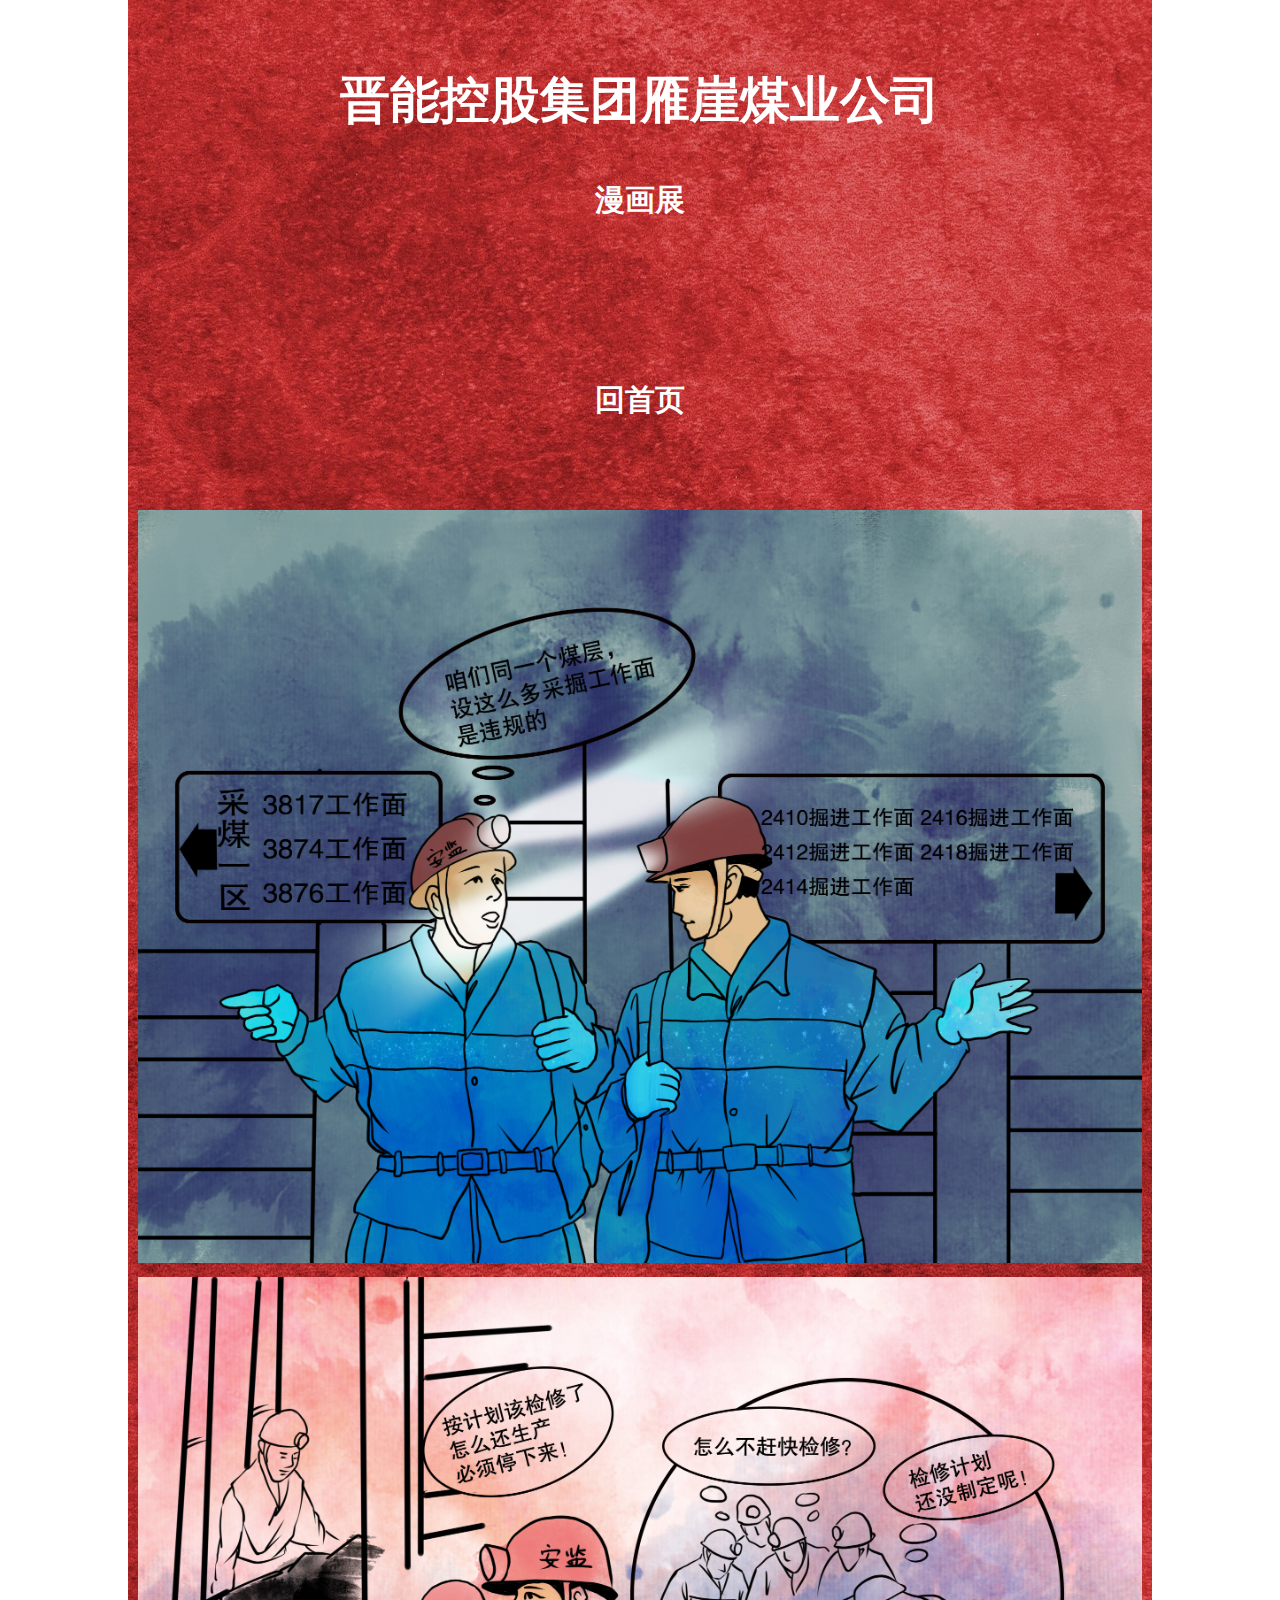
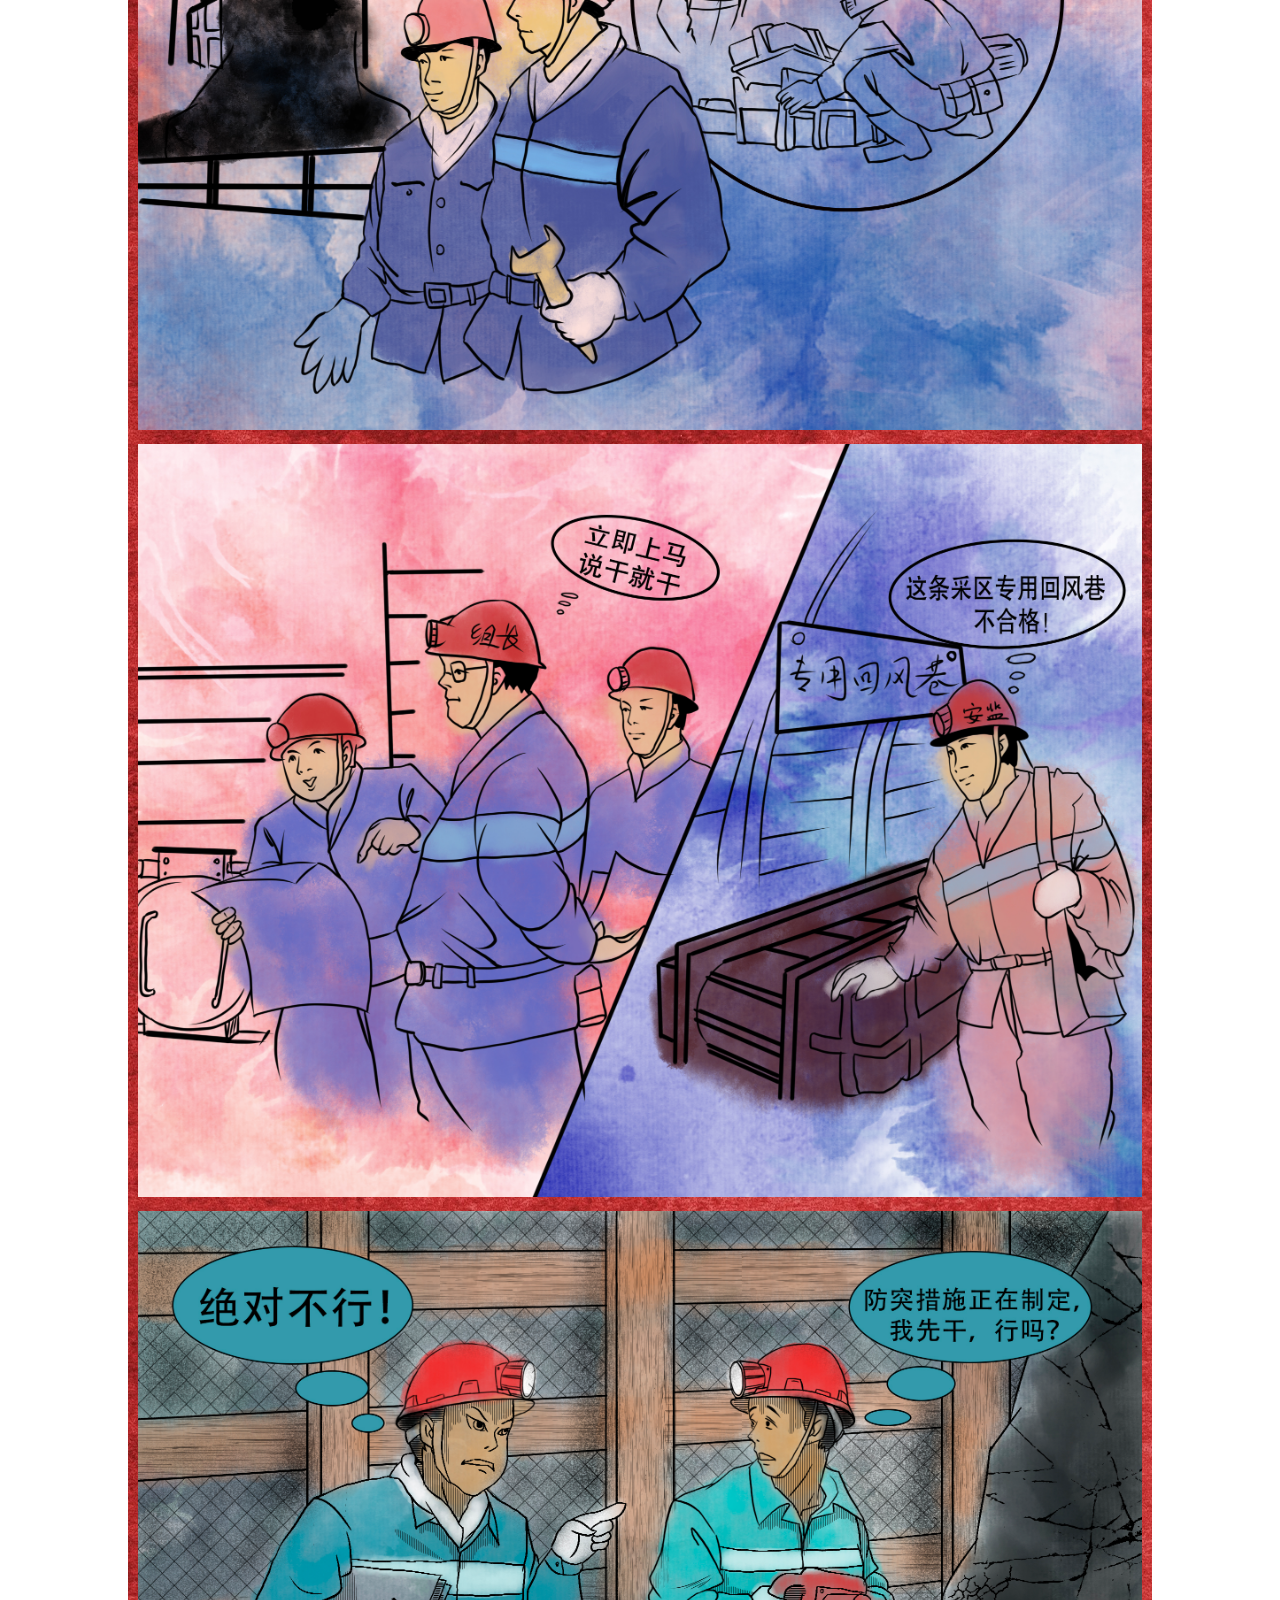
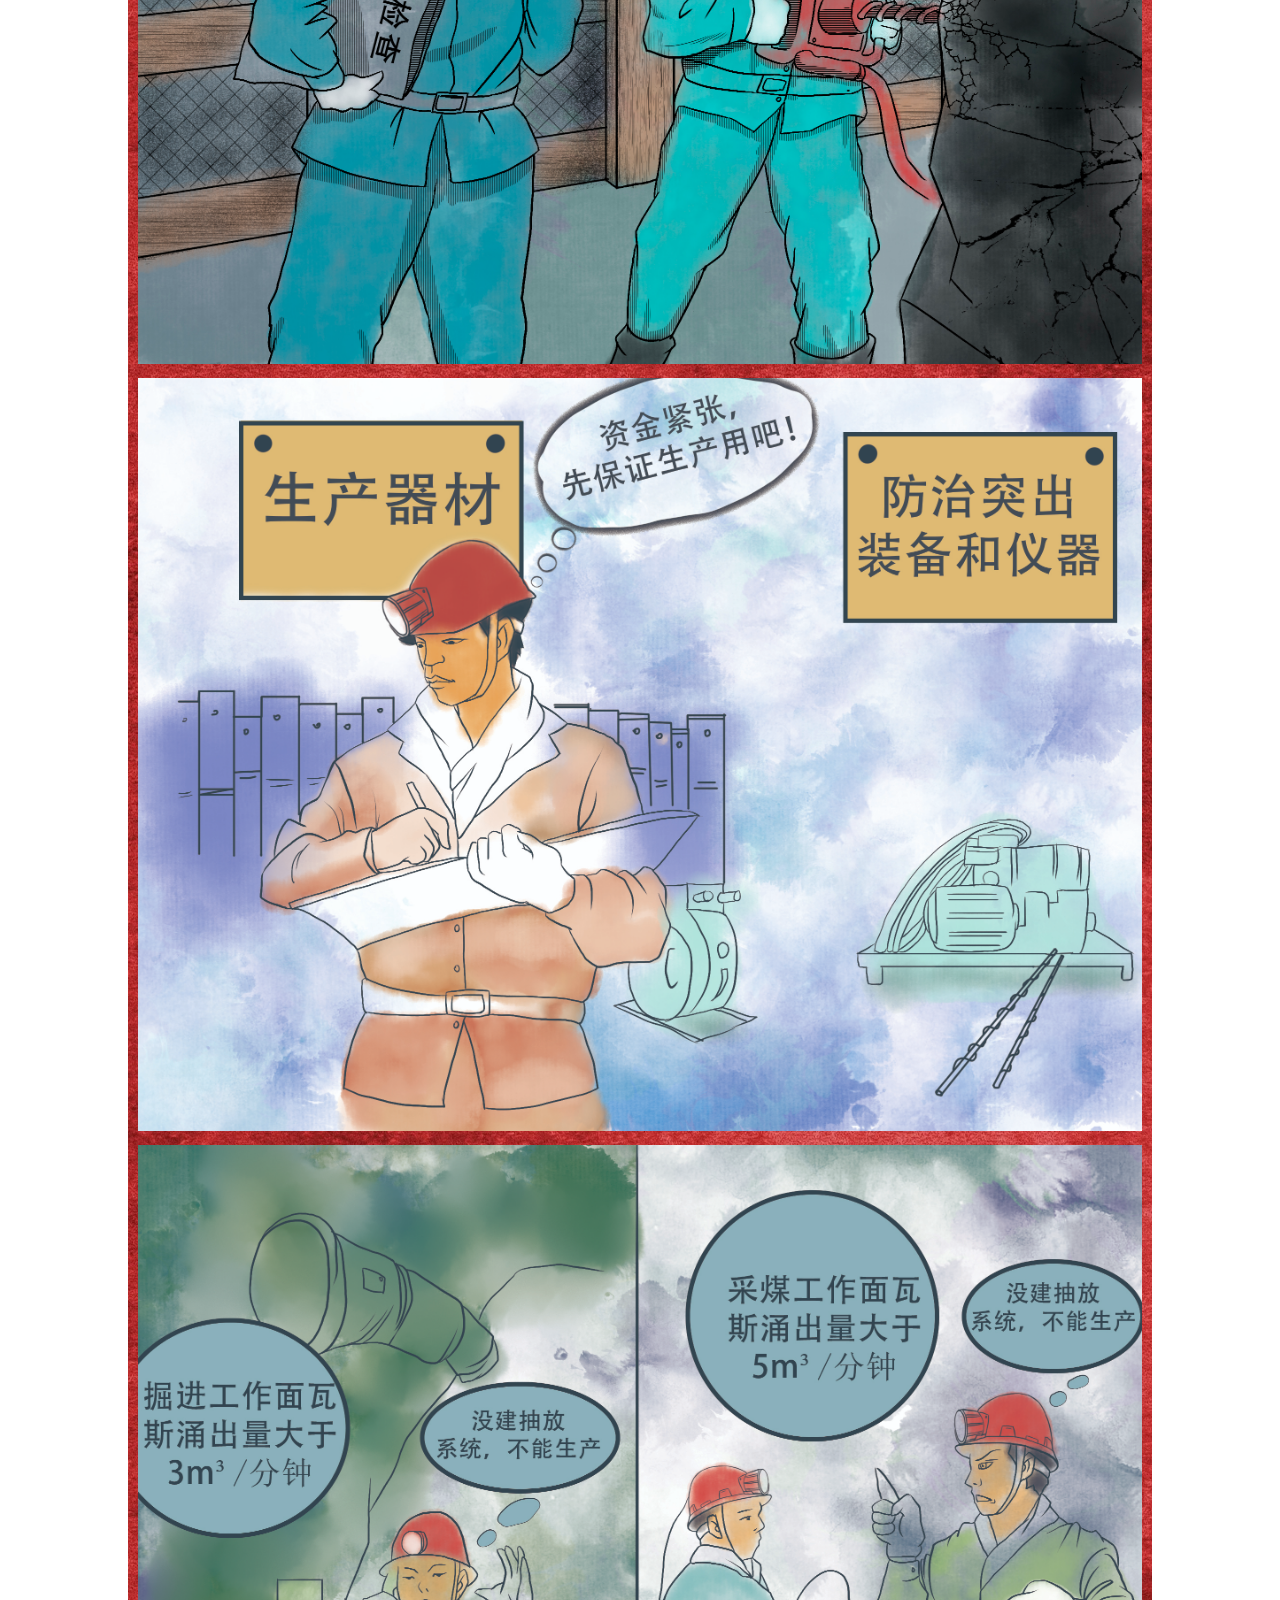
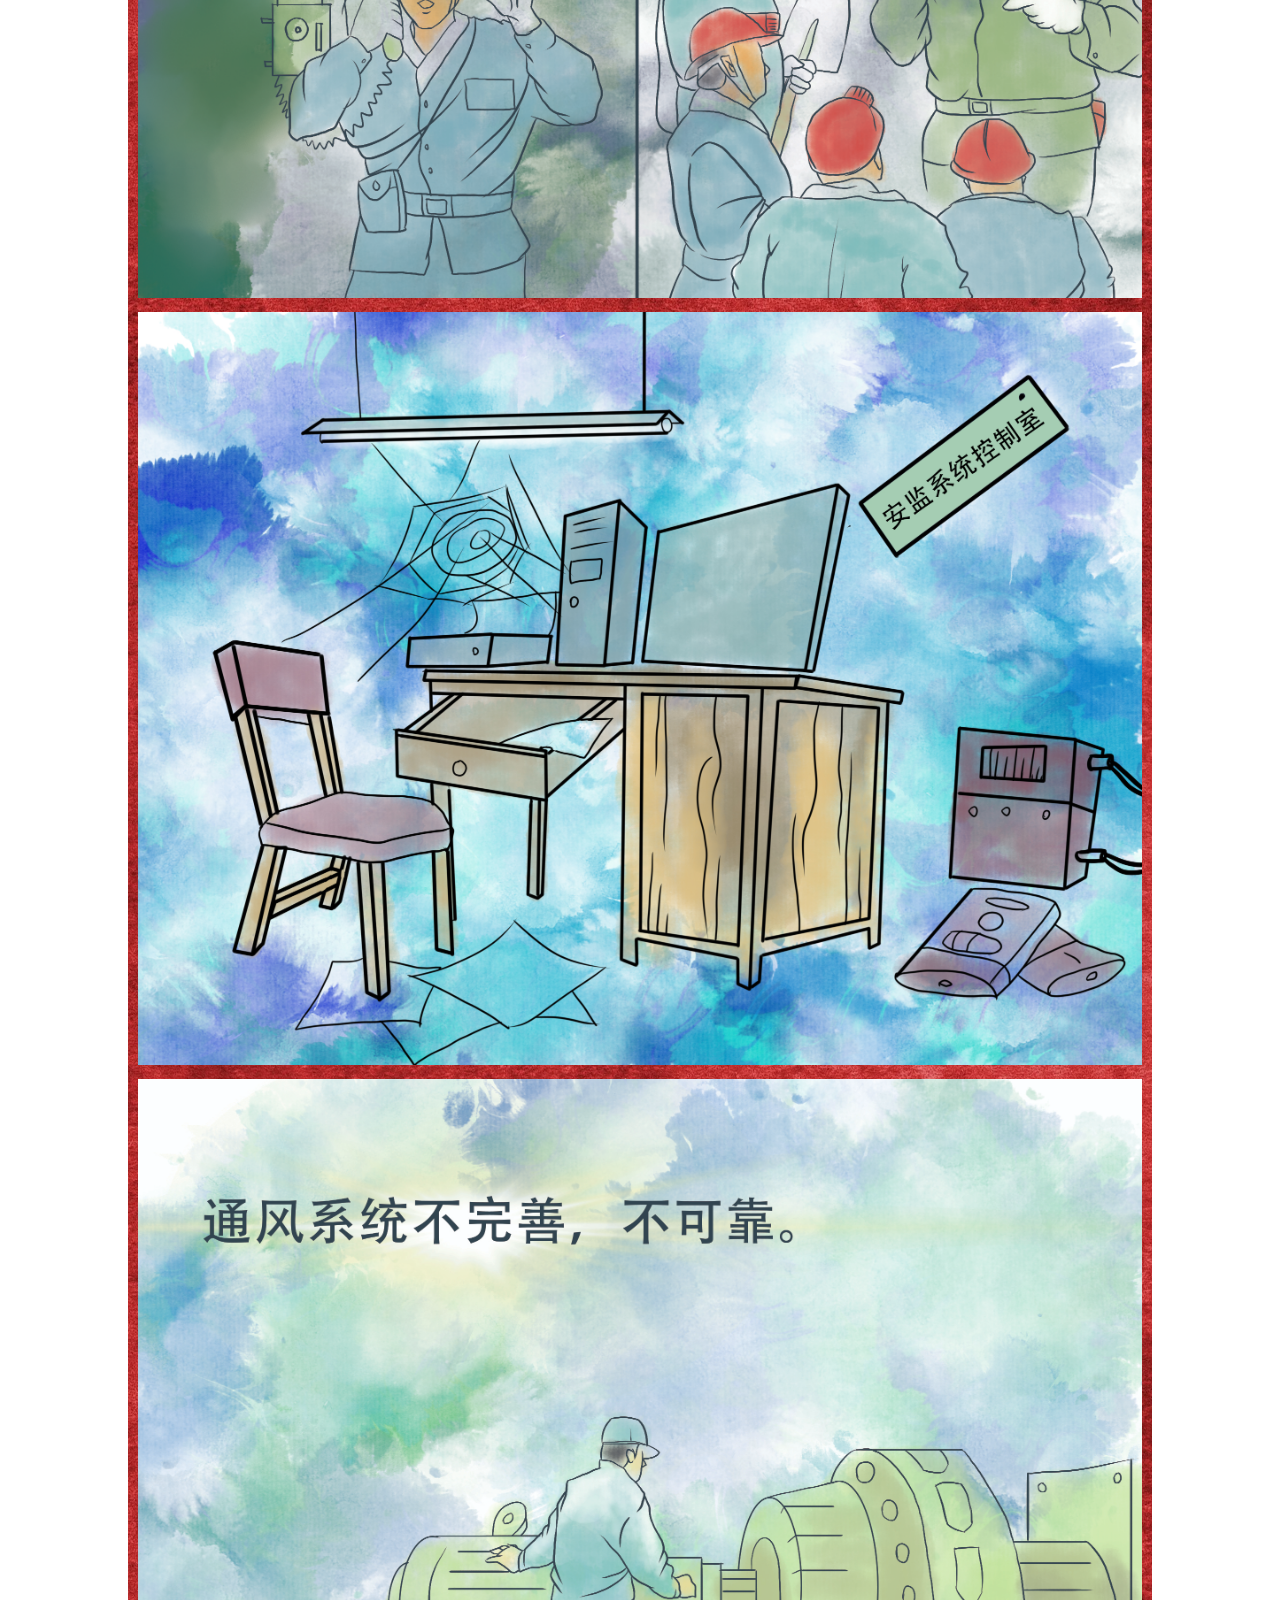
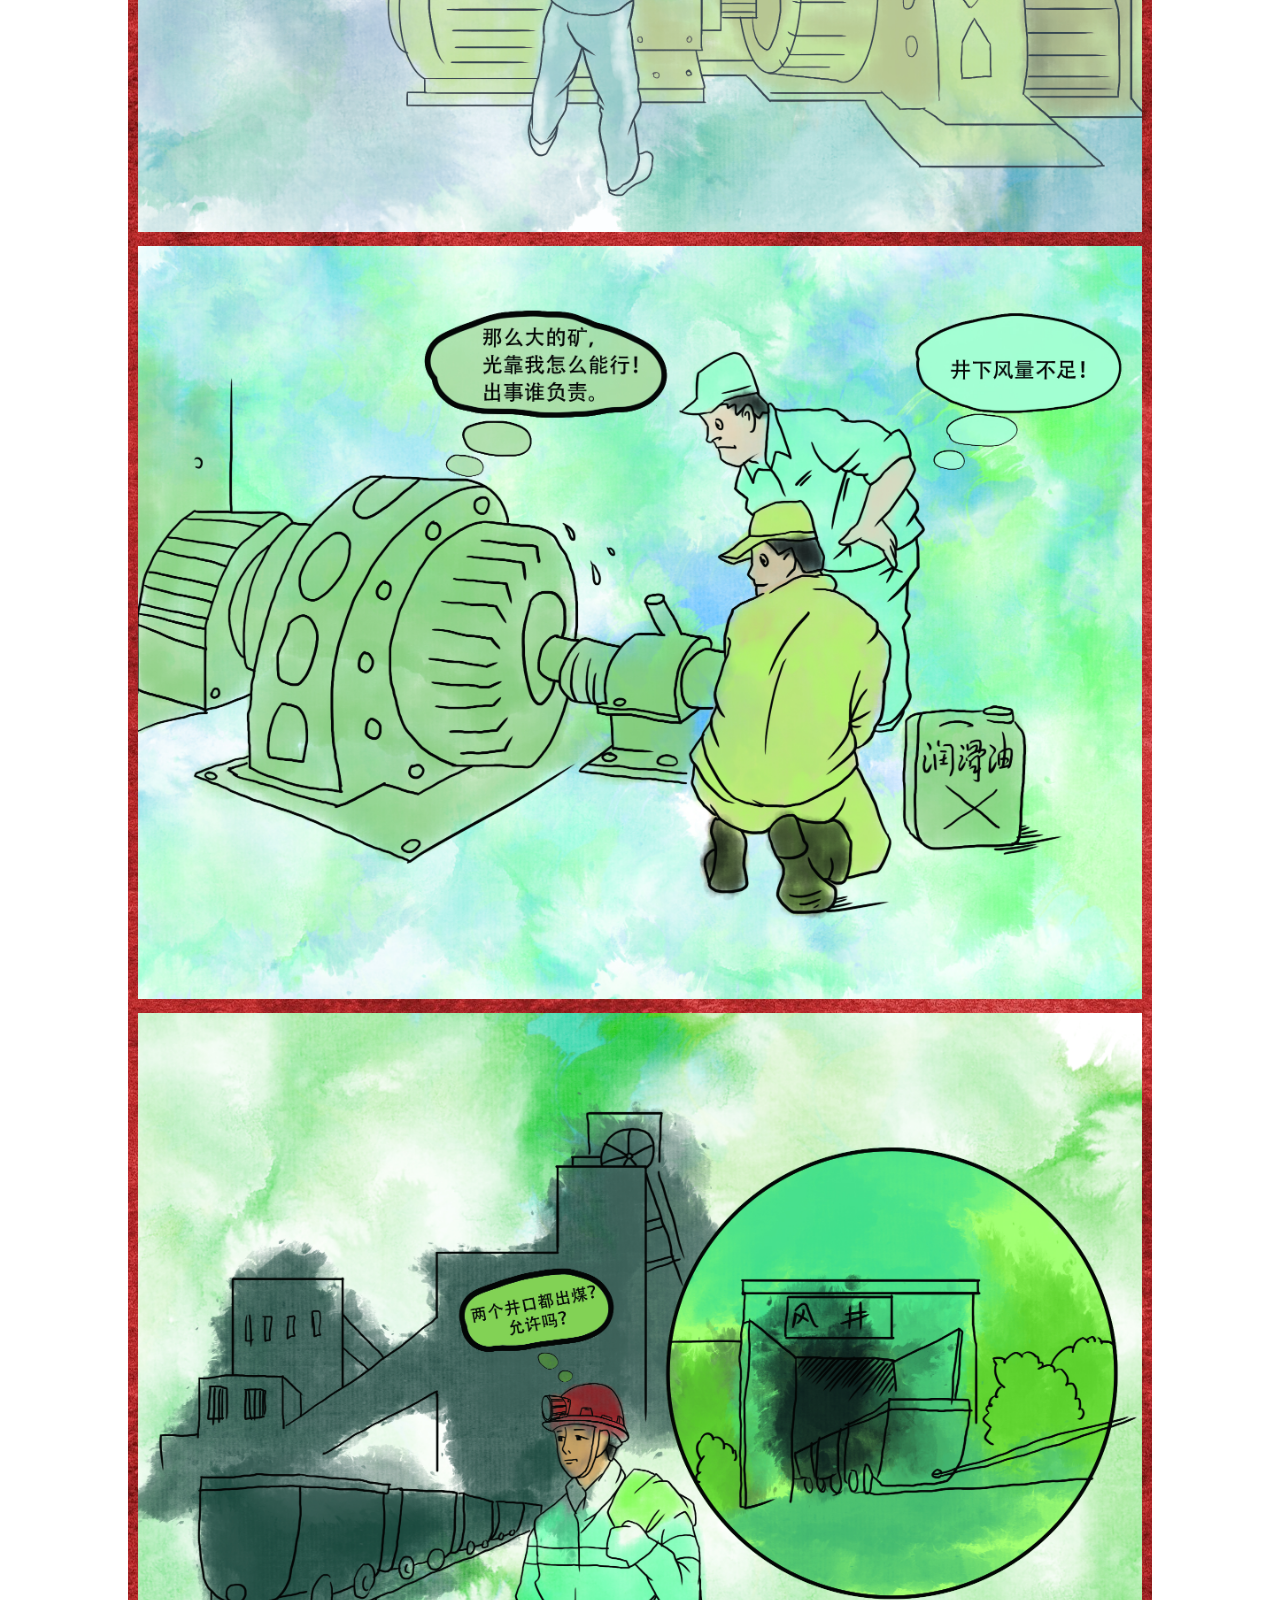
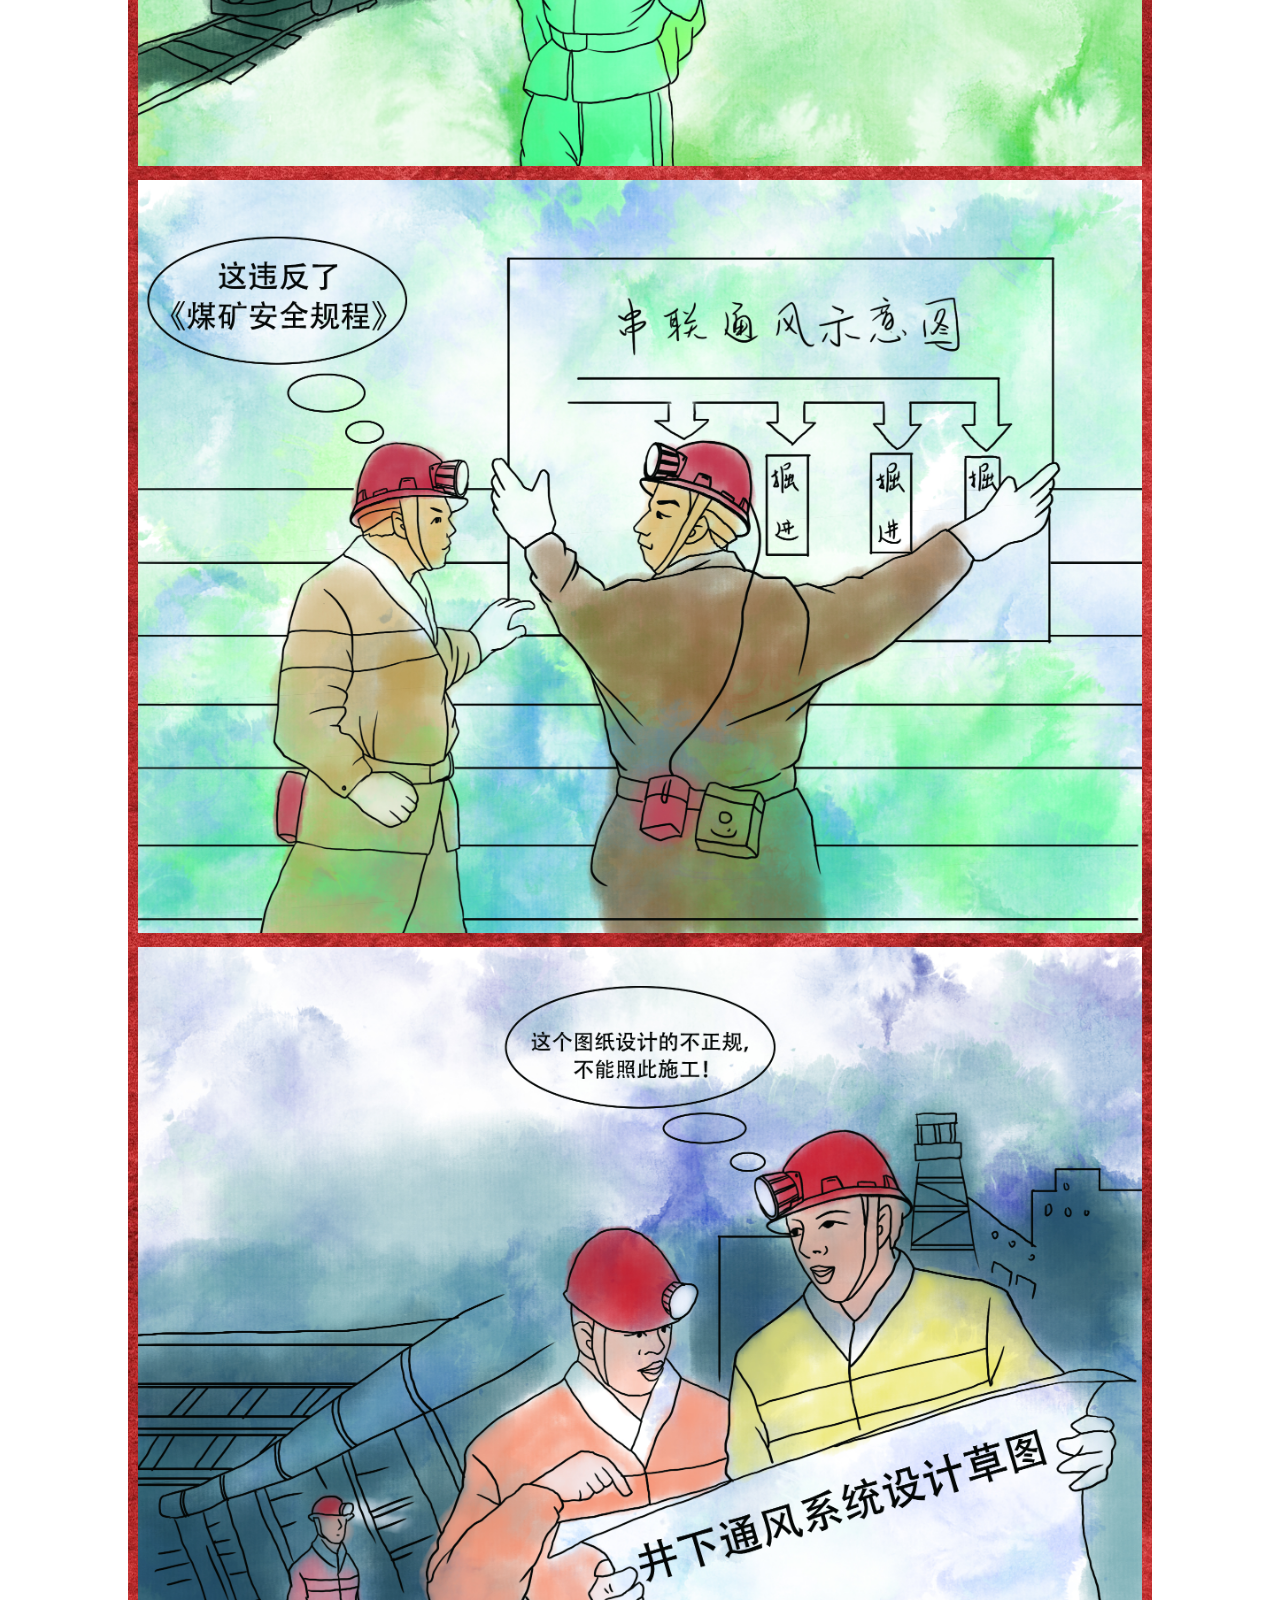
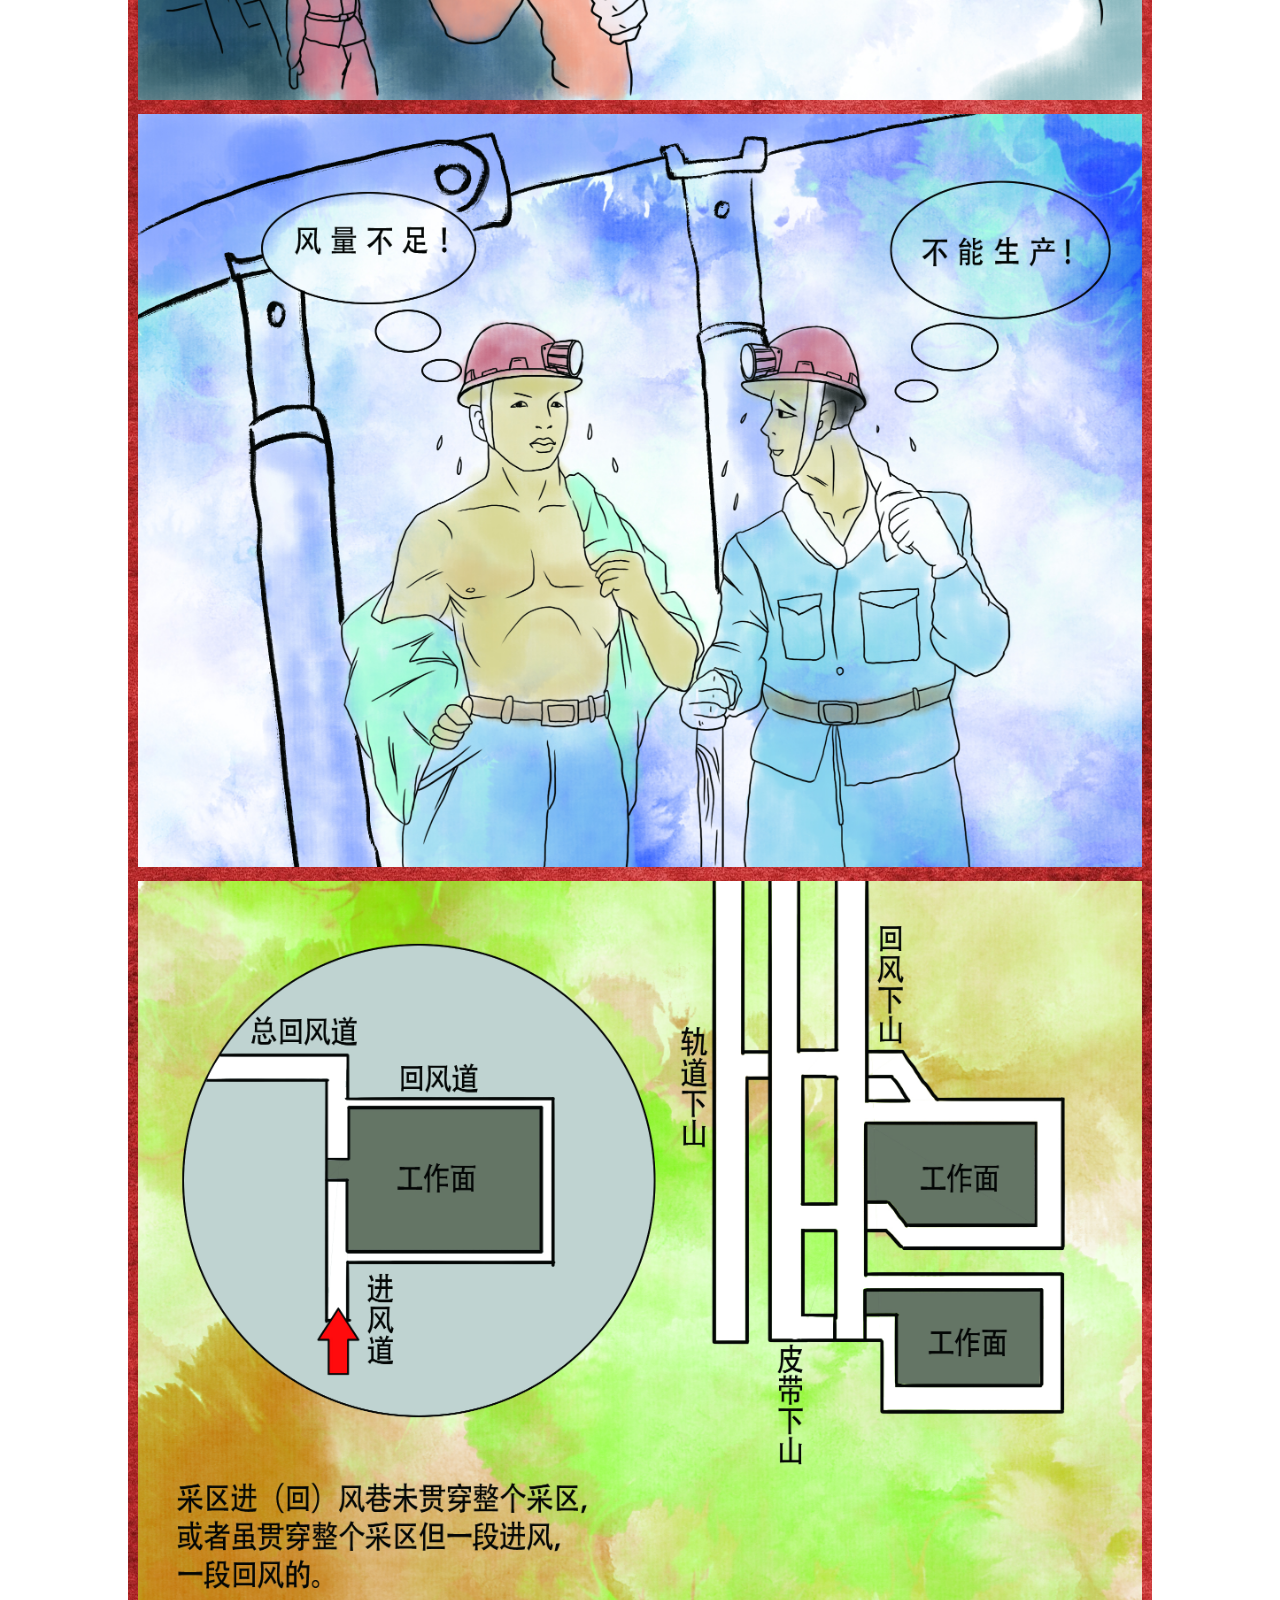
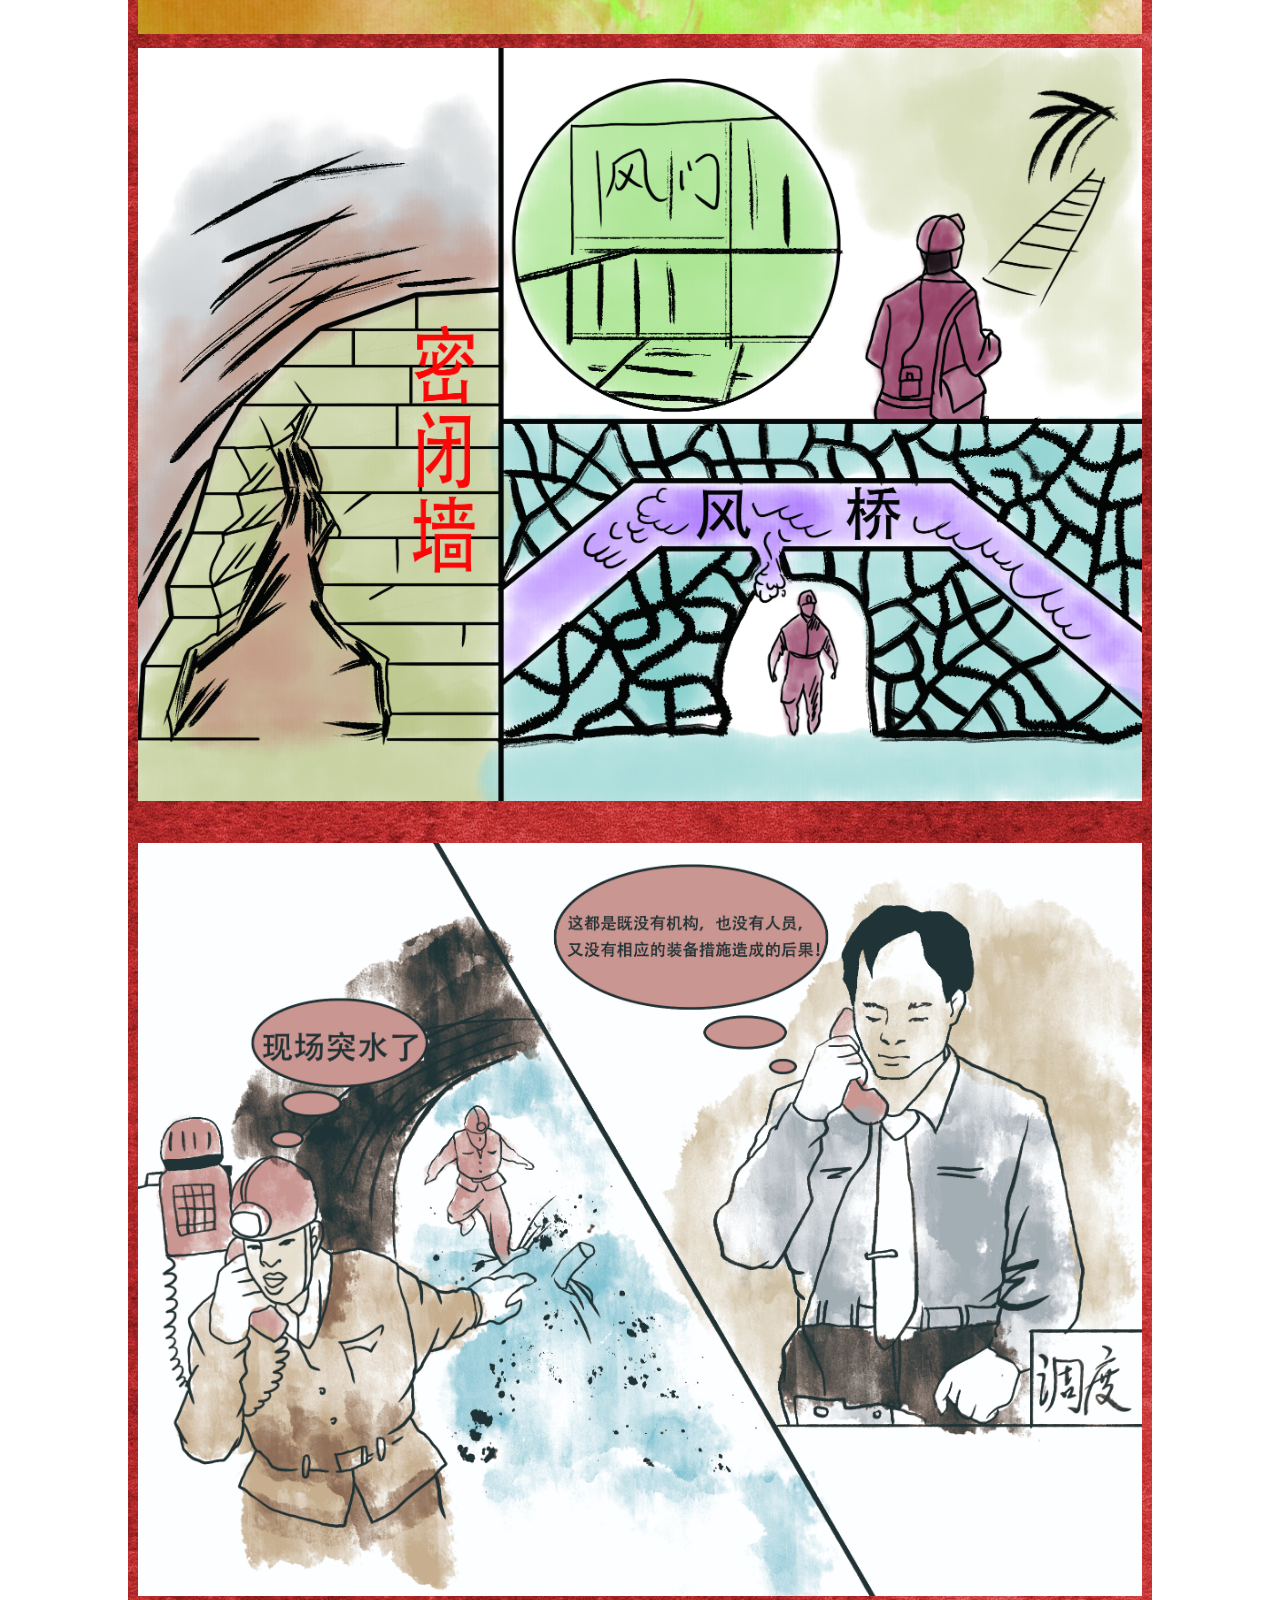
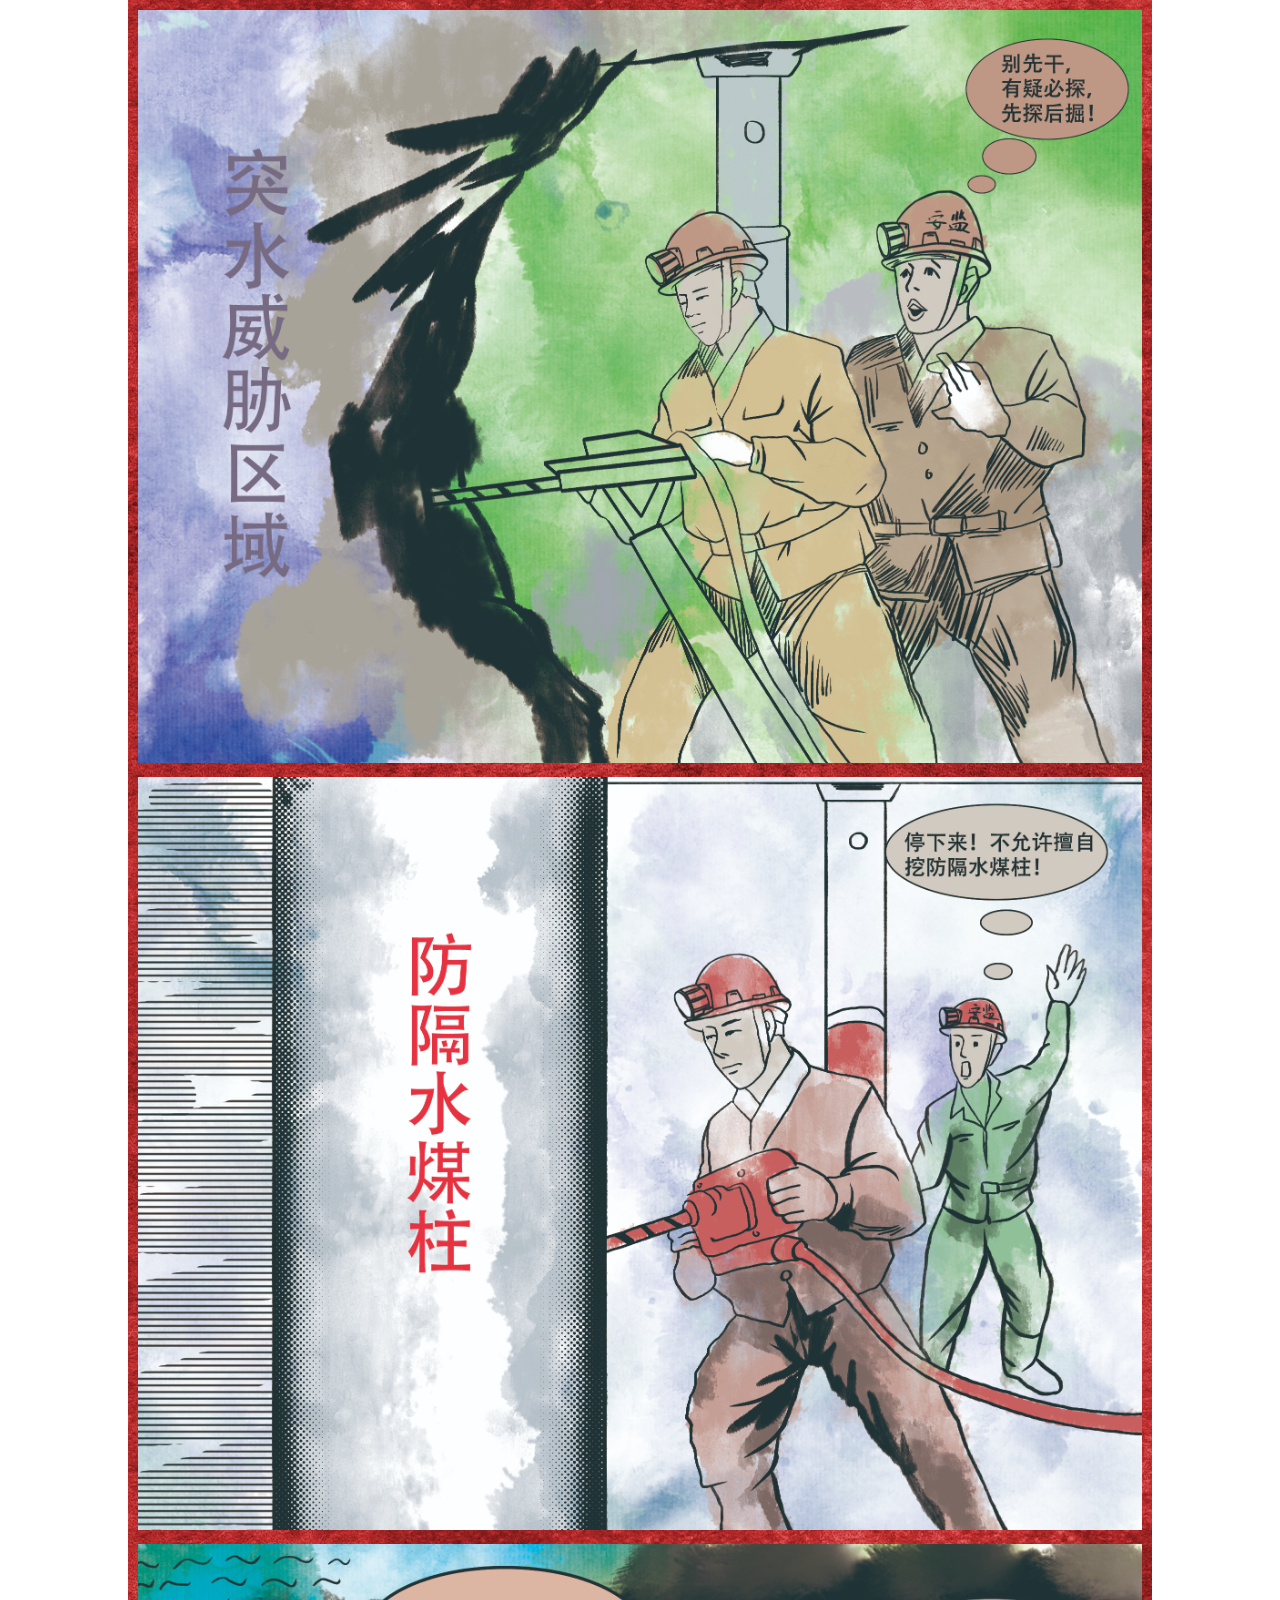
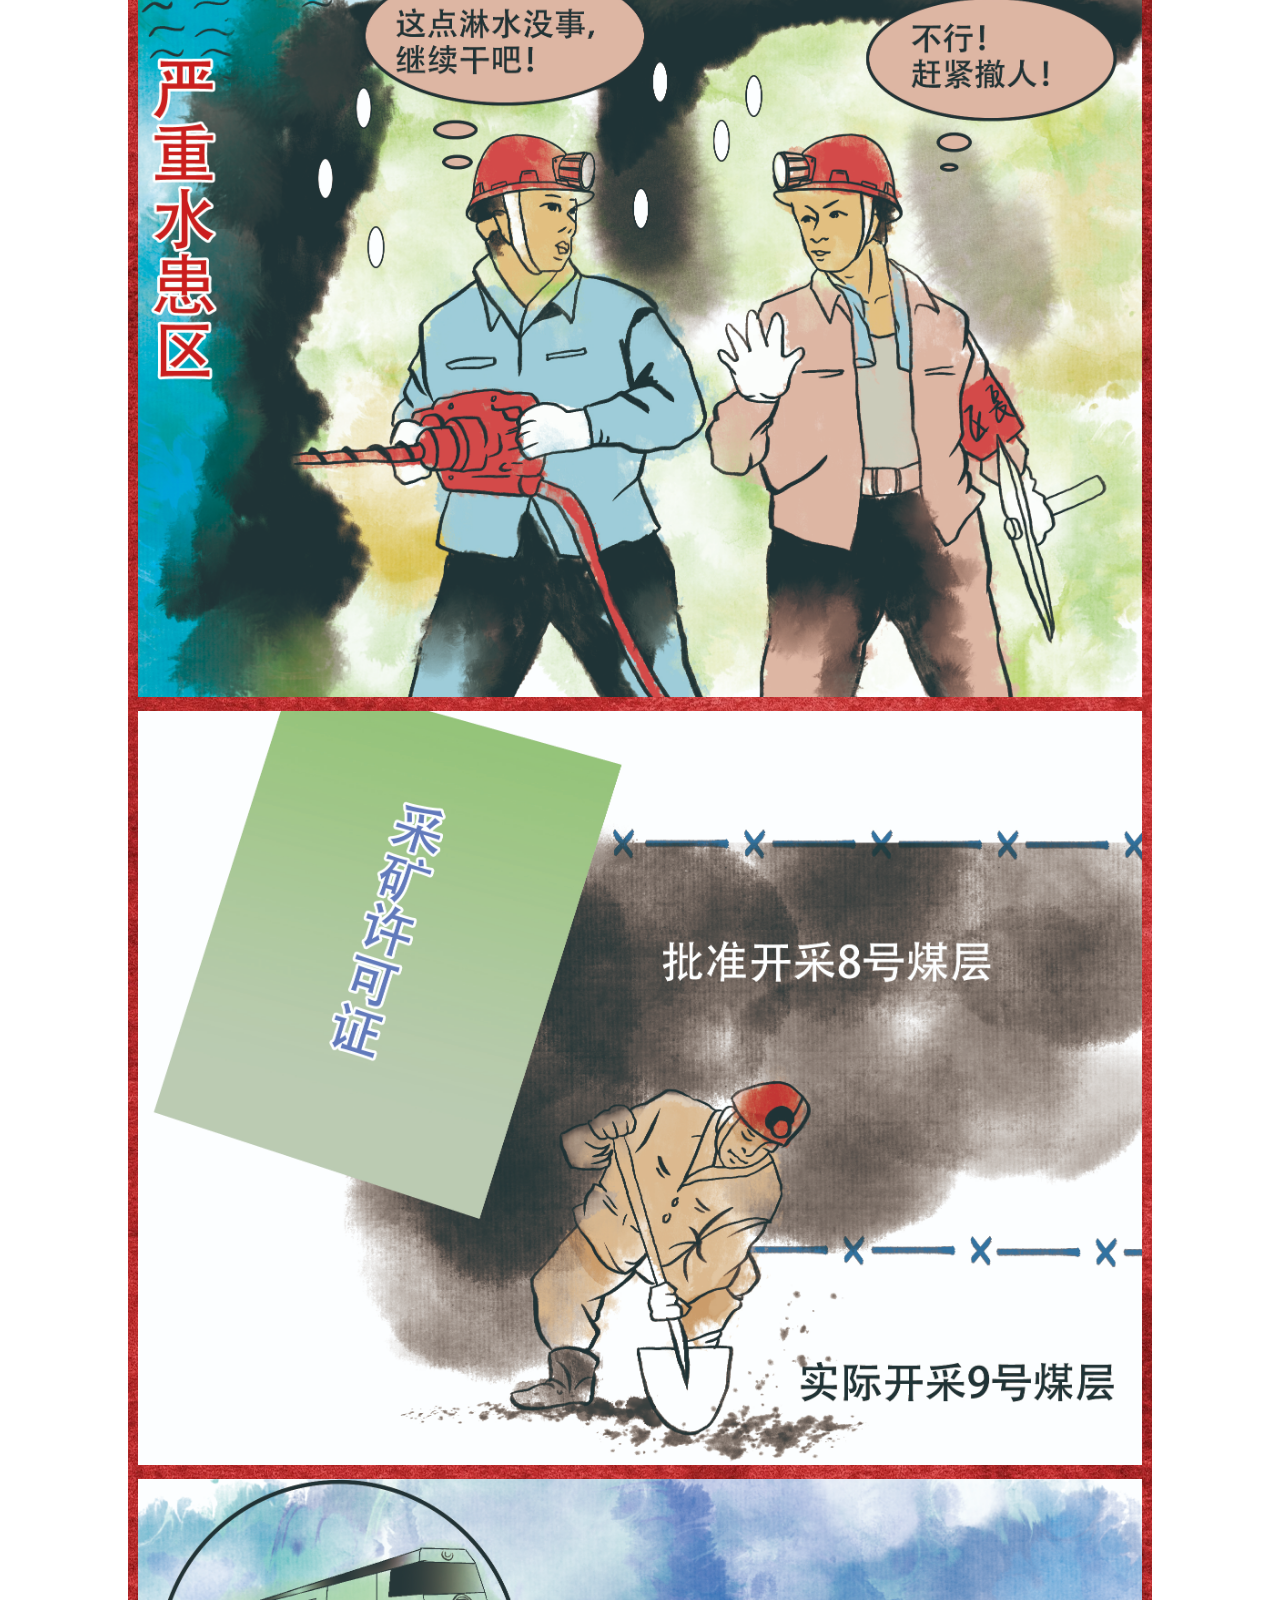
==== part0.html @ 8b28c03b "gg" ====
<!DOCTYPE html>
<html lang="en">
<head>
    <meta charset="UTF-8">
    <title>漫画展</title>
    <link href="css/part0.css" type="text/css" rel="stylesheet">
</head>
<body>
<header>
    <p class="title1">晋能控股集团雁崖煤业公司</p>
    <p class="title2">漫画展</p>
</header>
<div class="F1">
    <p><a href="index.html">回首页</a></p>
</div>
<table cellspacing="10" cellpadding="0" border="0">
    <tr>
        <td><img src="image/BigShow/1.jpg" alt=""></td>
    </tr>
    <tr>
        <td><img src="image/BigShow/2.jpg" alt=""></td>
    </tr>
    <tr>
        <td><img src="image/BigShow/3.jpg" alt=""></td>
    </tr>
    <tr>
        <td><img src="image/BigShow/4.jpg" alt=""></td>
    </tr>
    <tr>
        <td><img src="image/BigShow/5.jpg" alt=""></td>
    </tr>
    <tr>
        <td><img src="image/BigShow/6.jpg" alt=""></td>
    </tr>
    <tr>
        <td><img src="image/BigShow/7.jpg" alt=""></td>
    </tr>
    <tr>
        <td><img src="image/BigShow/8.jpg" alt=""></td>
    </tr>
    <tr>
        <td><img src="image/BigShow/9.jpg" alt=""></td>
    </tr>
    <tr>
        <td><img src="image/BigShow/10.jpg" alt=""></td>
    </tr>
    <tr>
        <td><img src="image/BigShow/17.jpg" alt=""></td>
    </tr>
    <tr>
        <td><img src="image/BigShow/18.jpg" alt=""></td>
    </tr>
    <tr>
        <td><img src="image/BigShow/19.jpg" alt=""></td>
    </tr>
    <tr>
        <td><img src="image/BigShow/20.jpg" alt=""></td>
    </tr>
    <tr>
        <td><img src="image/BigShow/21.jpg" alt=""></td>
    </tr>
    <tr>
        <td><img src="image/BigShow/22.jpg" alt=""></td>
    </tr>
    <tr>
        <td><img src="image/BigShow/24.jpg" alt=""></td>
    </tr>
    <tr>
        <td><img src="image/BigShow/25.jpg" alt=""></td>
    </tr>
    <tr>
        <td><img src="image/BigShow/26.jpg" alt=""></td>
    </tr>
    <tr>
        <td><img src="image/BigShow/27.jpg" alt=""></td>
    </tr>
    <tr>
        <td><img src="image/BigShow/28.jpg" alt=""></td>
    </tr>
    <tr>
        <td><img src="image/BigShow/29.jpg" alt=""></td>
    </tr>
    <tr>
        <td><img src="image/BigShow/30.jpg" alt=""></td>
    </tr>
    <tr>
        <td><img src="image/BigShow/31.jpg" alt=""></td>
    </tr>
    <tr>
        <td><img src="image/BigShow/32.jpg" alt=""></td>
    </tr>
    <tr>
        <td><img src="image/BigShow/33.jpg" alt=""></td>
    </tr>
    <tr>
        <td><img src="image/BigShow/34.jpg" alt=""></td>
    </tr>
    <tr>
        <td><img src="image/BigShow/35.jpg" alt=""></td>
    </tr>
    <tr>
        <td><img src="image/BigShow/36.jpg" alt=""></td>
    </tr>
    <tr>
        <td><img src="image/BigShow/37.jpg" alt=""></td>
    </tr>
    <tr>
        <td><img src="image/BigShow/38.jpg" alt=""></td>
    </tr>
    <tr>
        <td><img src="image/BigShow/39.jpg" alt=""></td>
    </tr>
    <tr>
        <td><img src="image/BigShow/40.jpg" alt=""></td>
    </tr>
    <tr>
        <td><img src="image/BigShow/41.jpg" alt=""></td>
    </tr>
    <tr>
        <td><img src="image/BigShow/42.jpg" alt=""></td>
    </tr>
    <tr>
        <td><img src="image/BigShow/43.jpg" alt=""></td>
    </tr>
    <tr>
        <td><img src="image/BigShow/44.jpg" alt=""></td>
    </tr>
    <tr>
        <td><img src="image/BigShow/45.jpg" alt=""></td>
    </tr>
    <tr>
        <td><img src="image/BigShow/46.jpg" alt=""></td>
    </tr>
    <tr>
        <td><img src="image/BigShow/47.jpg" alt=""></td>
    </tr>
    <tr>
        <td><img src="image/BigShow/48.jpg" alt=""></td>
    </tr>
    <tr>
        <td><img src="image/BigShow/49.jpg" alt=""></td>
    </tr>
    <tr>
        <td><img src="image/BigShow/50.jpg" alt=""></td>
    </tr>
    <tr>
        <td><img src="image/BigShow/51.jpg" alt=""></td>
    </tr>
    <tr>
        <td><img src="image/BigShow/52.jpg" alt=""></td>
    </tr>
    <tr>
        <td><img src="image/BigShow/53.jpg" alt=""></td>
    </tr>
    <tr>
        <td><img src="image/BigShow/54.jpg" alt=""></td>
    </tr>
    <tr>
        <td><img src="image/BigShow/55.jpg" alt=""></td>
    </tr>
    <tr>
        <td><img src="image/BigShow/56.jpg" alt=""></td>
    </tr>
    <tr>
        <td><img src="image/BigShow/57.jpg" alt=""></td>
    </tr>
    <tr>
        <td><img src="image/BigShow/58.jpg" alt=""></td>
    </tr>
    <tr>
        <td><img src="image/BigShow/59.jpg" alt=""></td>
    </tr>
</table>
<footer>
    <p>雁崖煤业培训科</p>
</footer>
</body>
</html>
---- css/part0.css ----
* {
    margin: 0 auto;
    padding:0;
}
body{
    background-image: url("../image/backgroundpic.jpg");
    background-repeat: repeat-y;
    background-position: center;
}
header{
    width: 1024px;
    height: 300px;
    /*background: tan;*/
}
.title1{
    height: 150px;
    text-align: center;
    line-height: 200px;
    font-size: 50px;
    font-family:'Microsoft YaHei';
    font-weight: bolder;
    color: white;
}
.title2{
    height: 150px;
    text-align: center;
    line-height: 100px;
    font-size: 30px;
    font-family:'Microsoft YaHei';
    font-weight: bolder;
    color: white;
}
.F1{
    width: 1024px;
    height: 200px;
    /*background: slateblue;*/
}
.F1 p{
    height: 200px;
    text-align: center;
    line-height: 200px;
    font-size: 30px;
    font-family:'Microsoft YaHei';
    font-weight: bolder;
    color: white;
}
.F1 a{
    text-decoration: none;
    color: white;
}
.F1 a:hover, a:visited, a:link, a:active {
    color: white;
}
table{
    width: 1024px;
    height: auto;
    text-align: center;
}
table img{
    width: 1004px;
    height: auto;
}
footer{
    width: 1024px;
    height: 200px;
    /*background: sandybrown;*/
}
footer p{
    height: 200px;
    text-align: center;
    line-height: 200px;
    font-size: 30px;
    font-family:'Microsoft YaHei';
    font-weight: bolder;
    color: white;
}
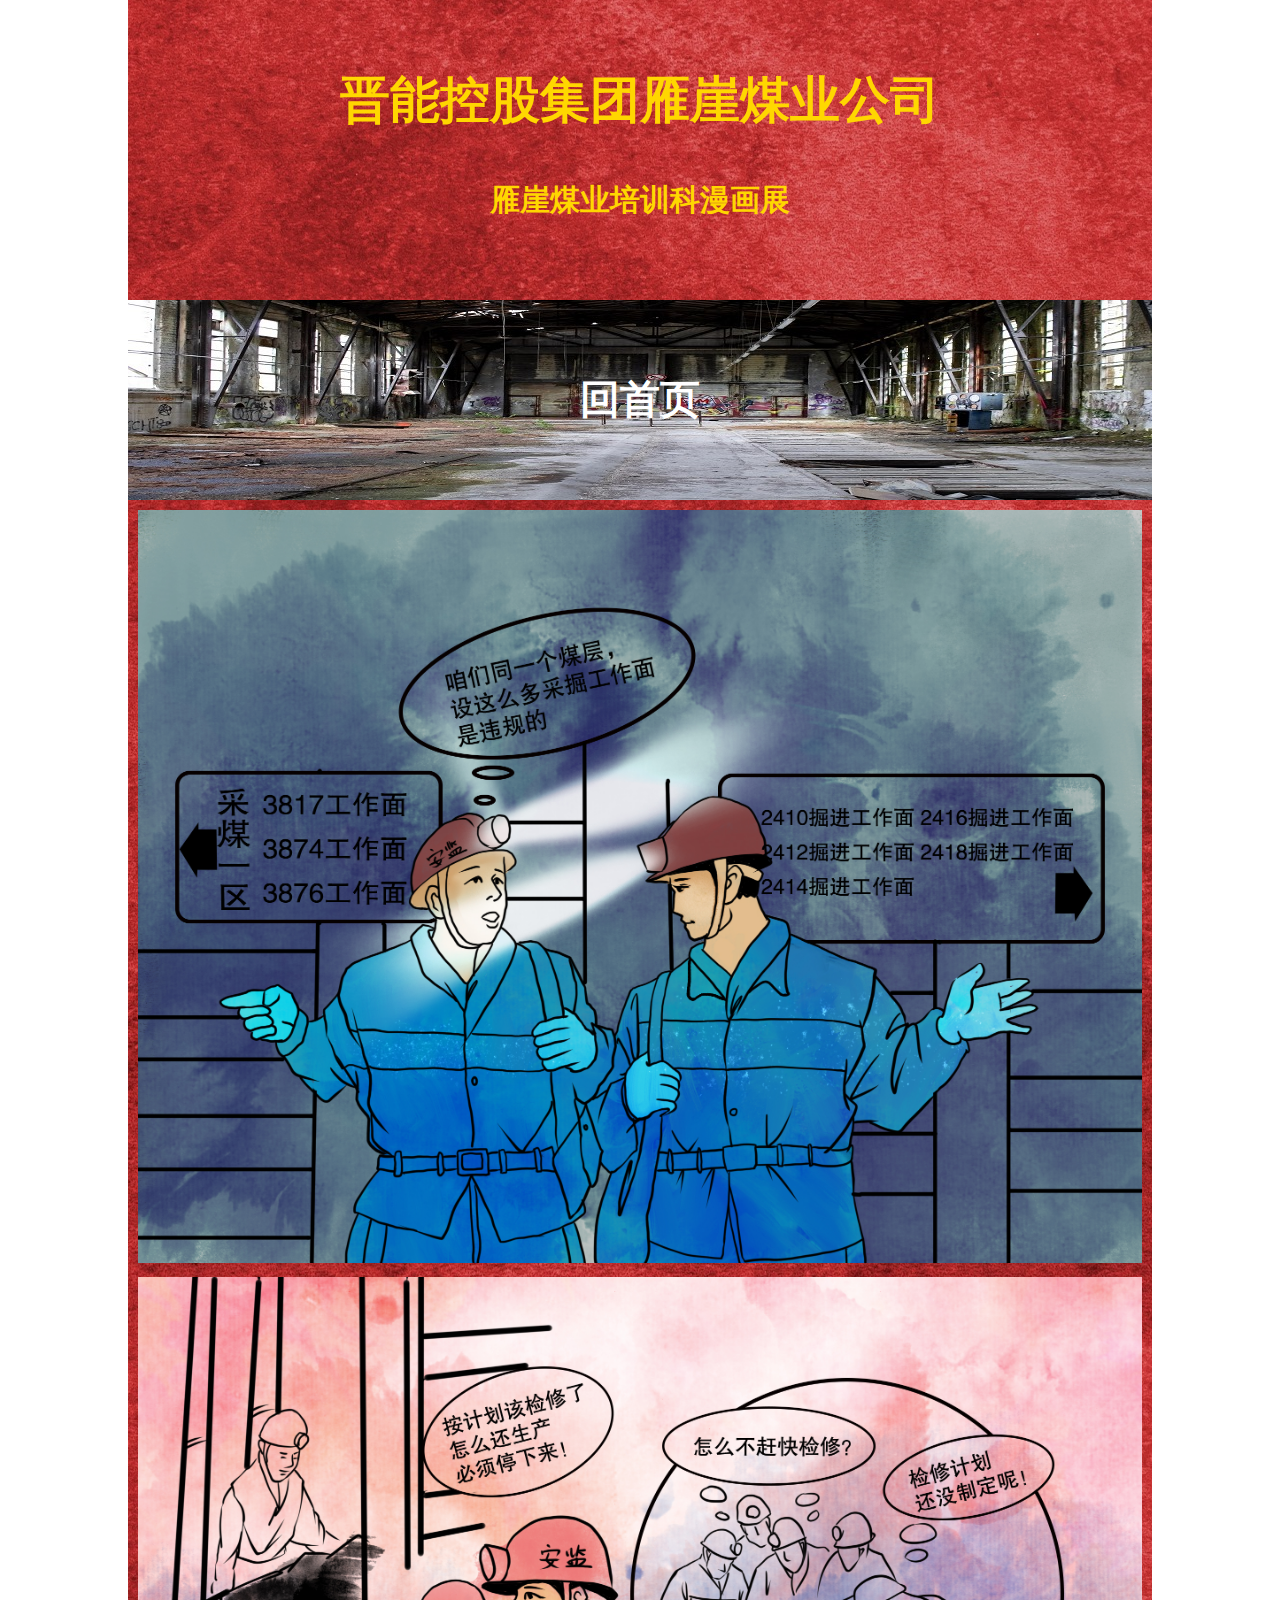
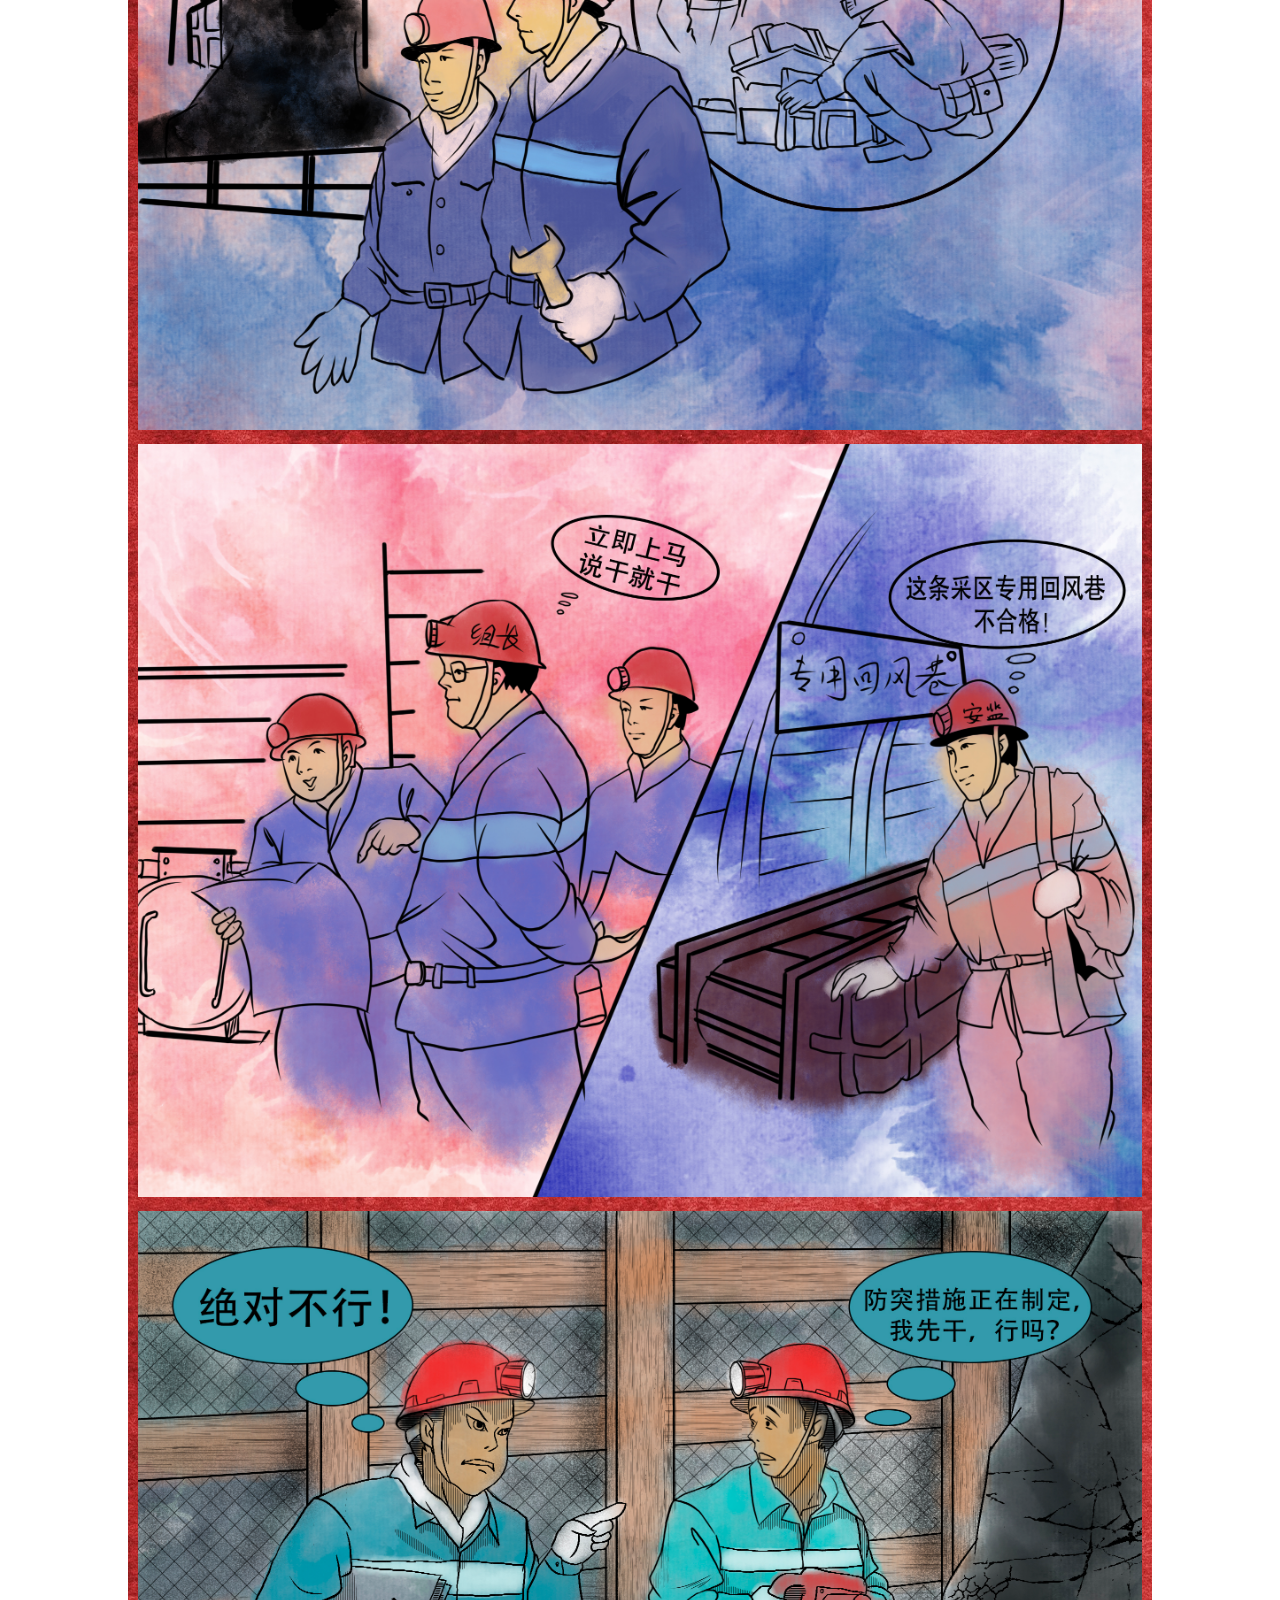
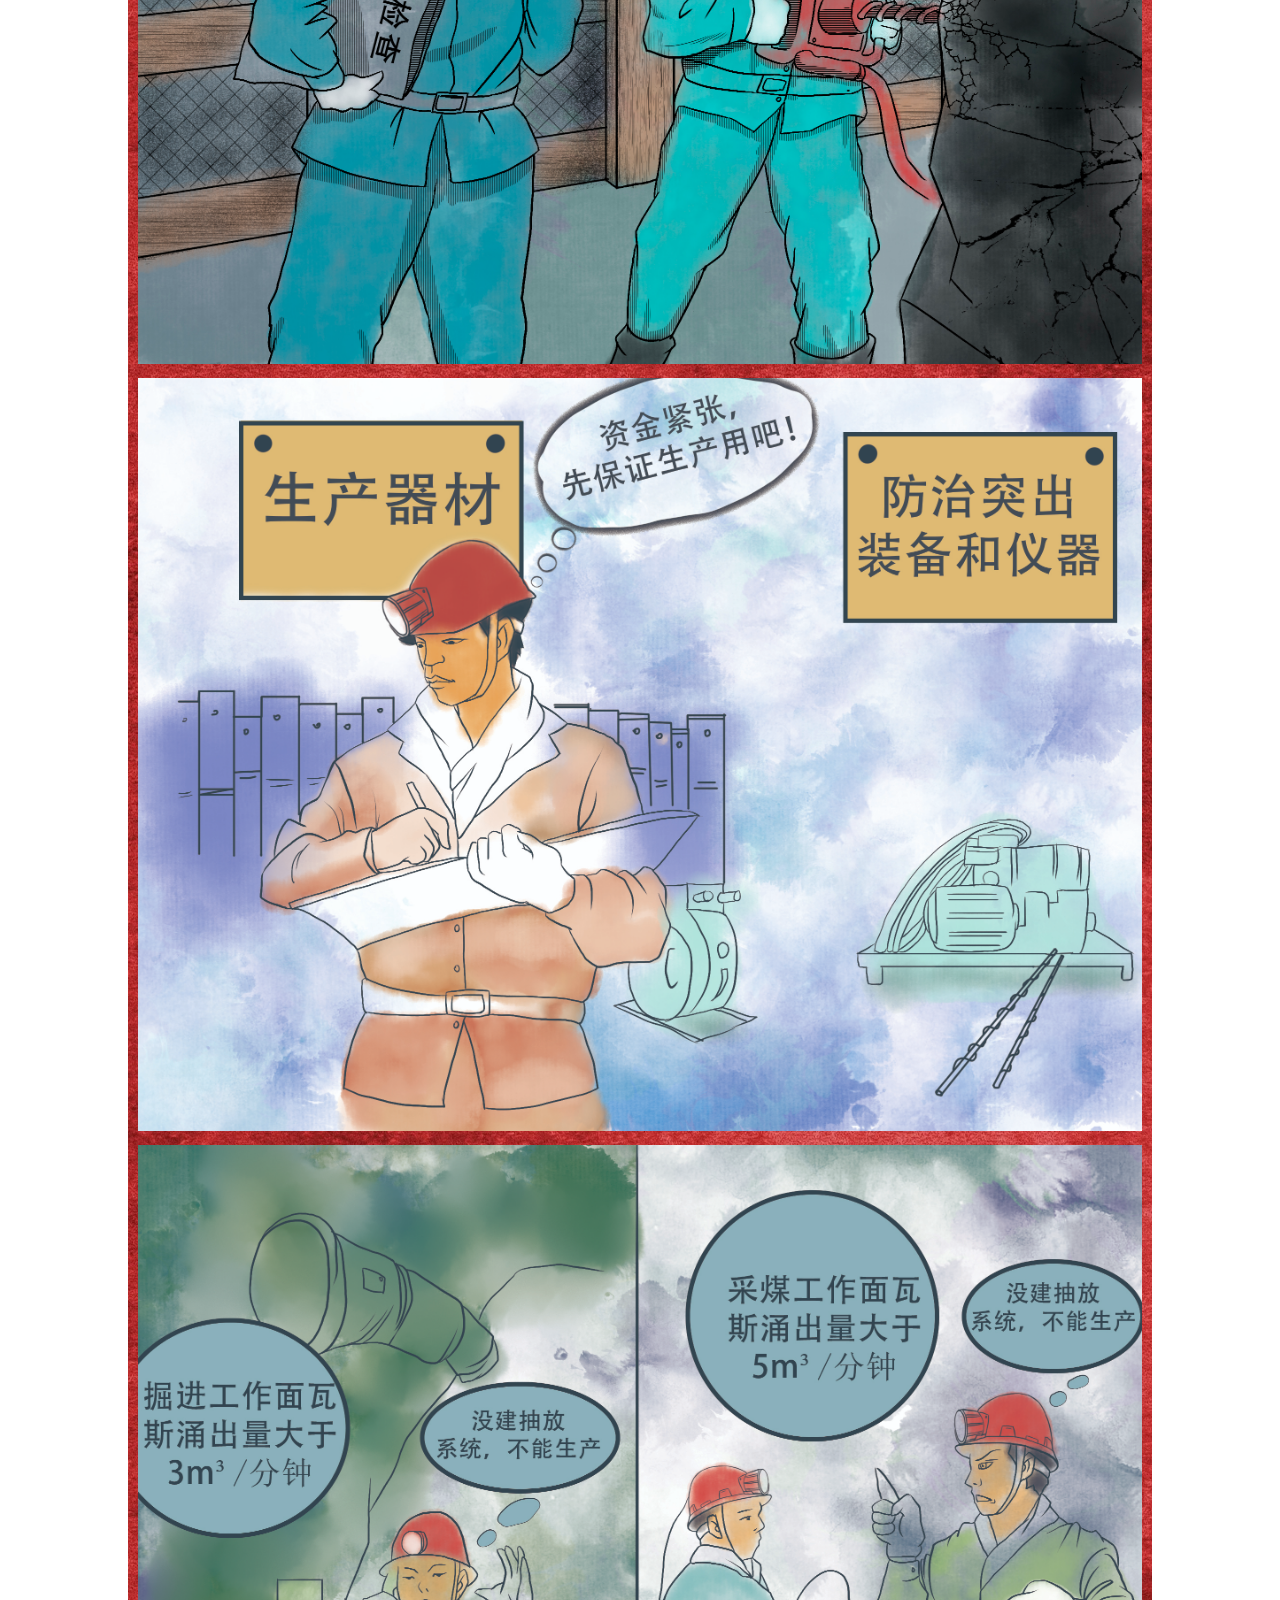
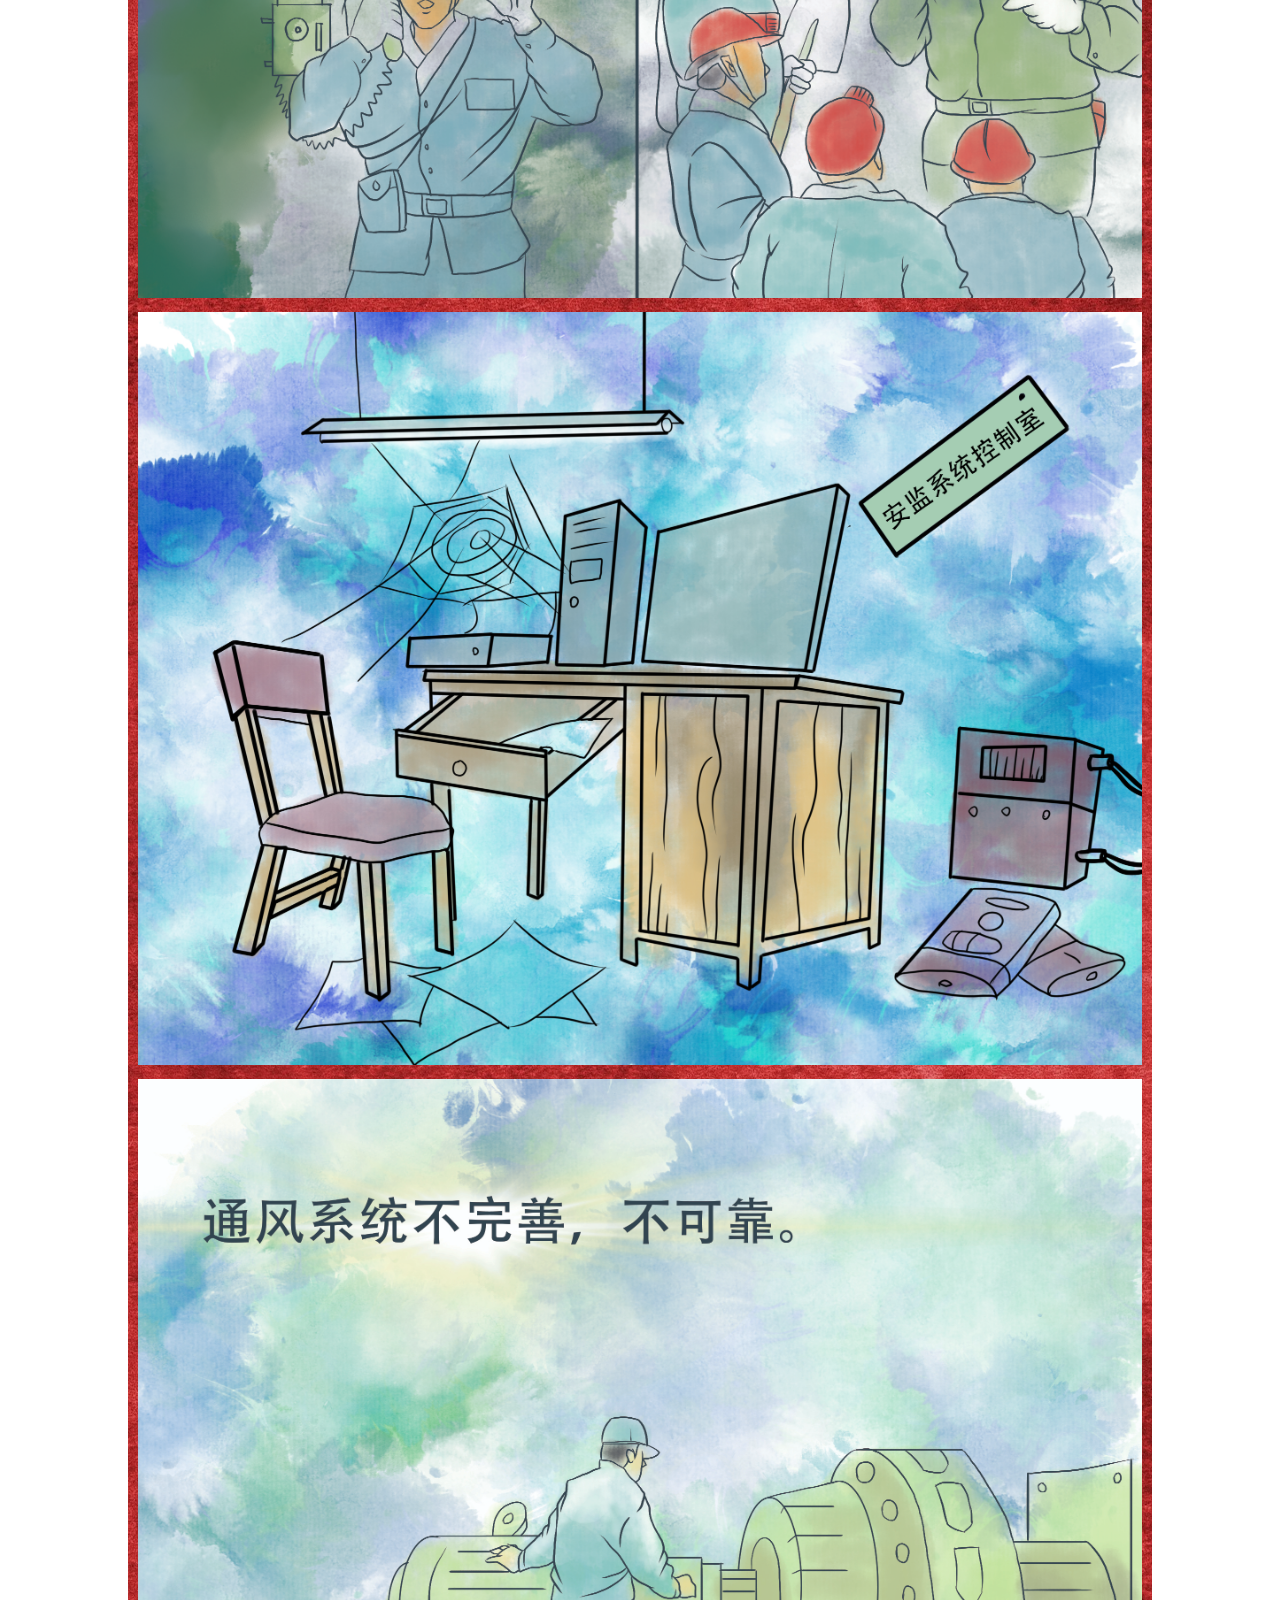
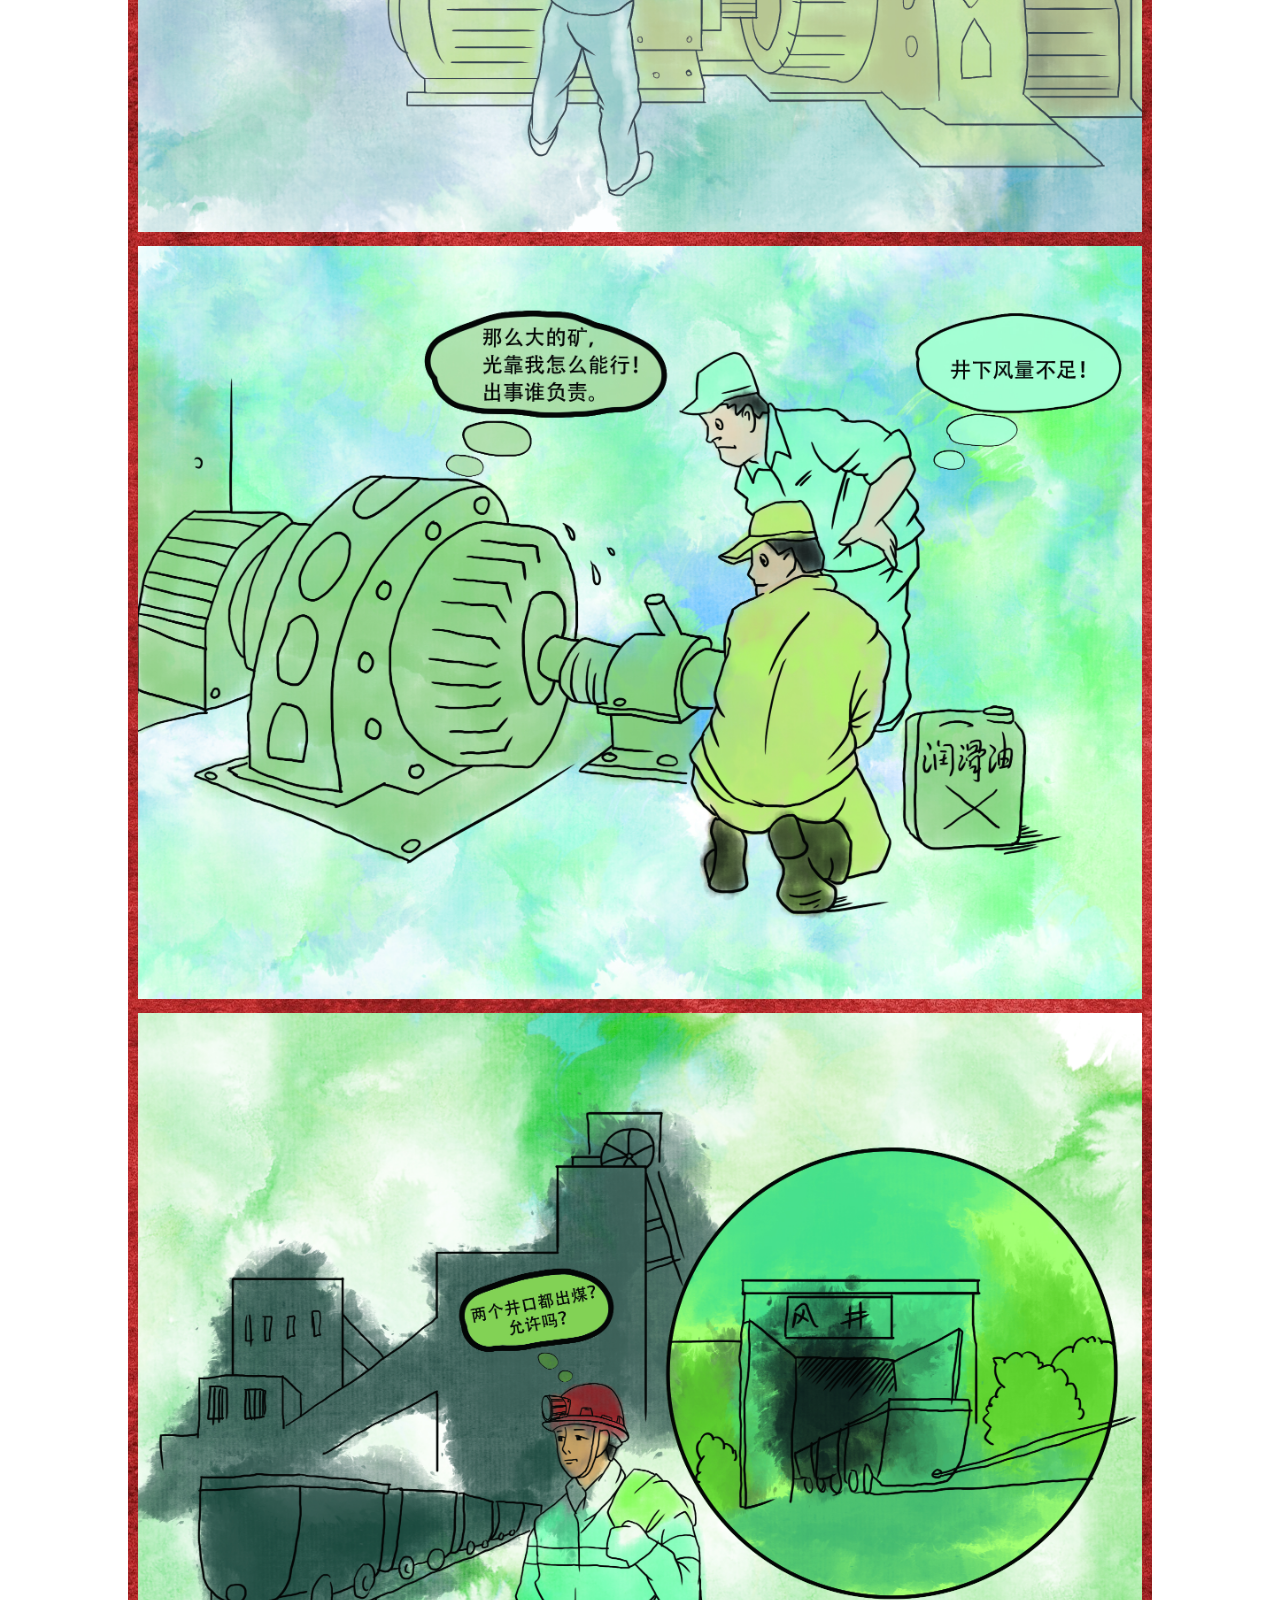
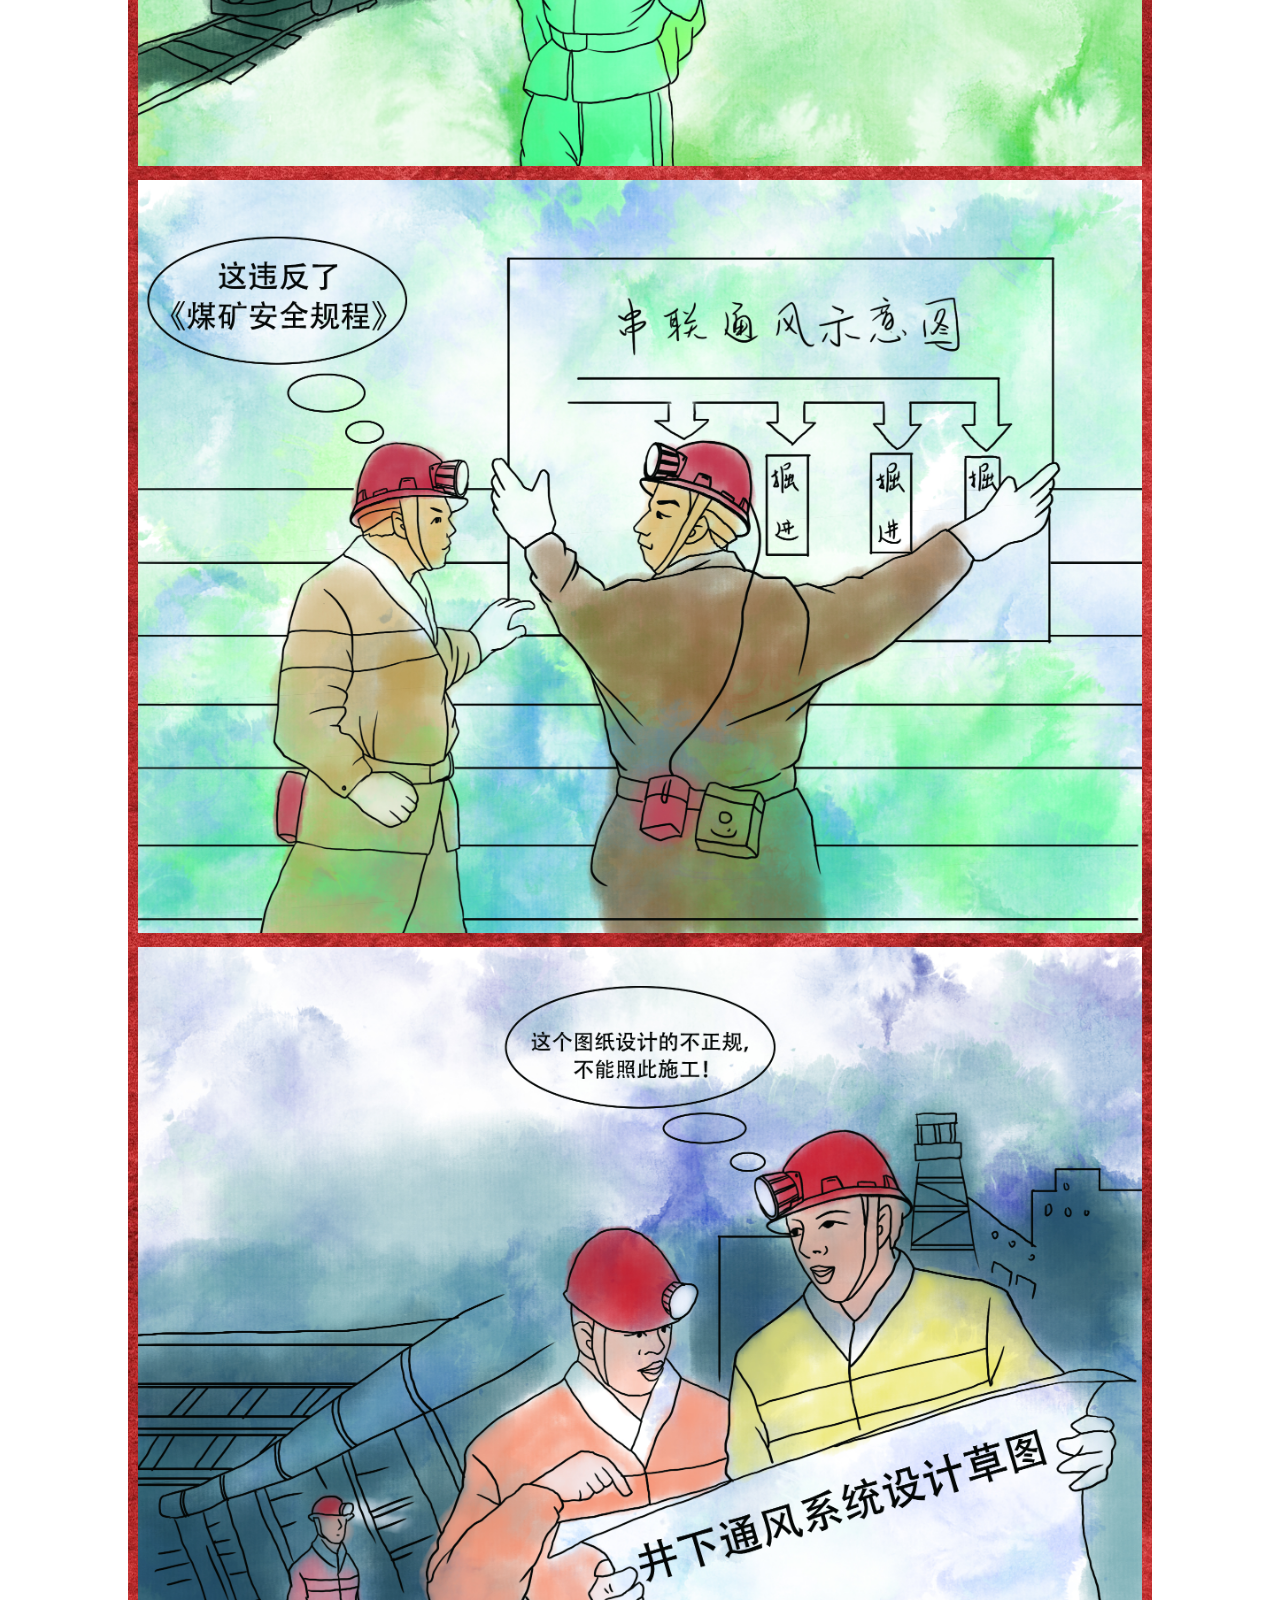
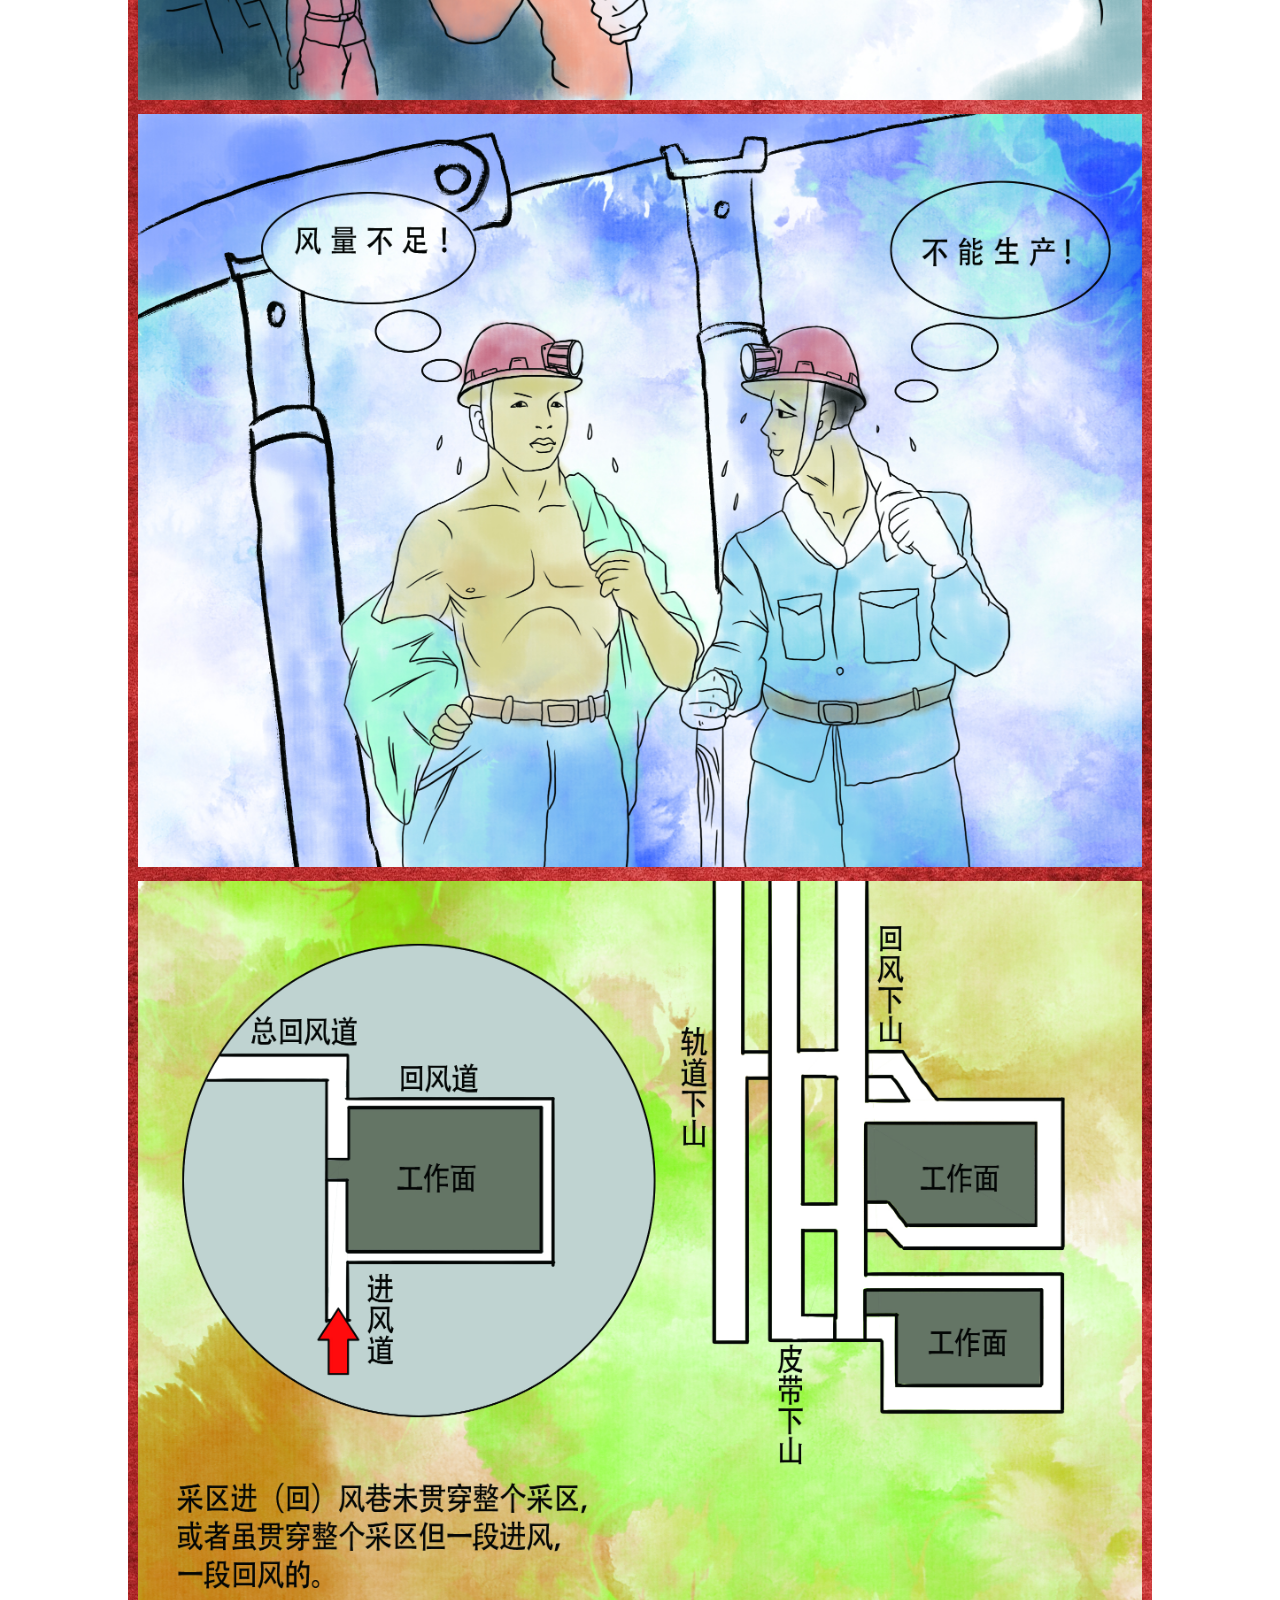
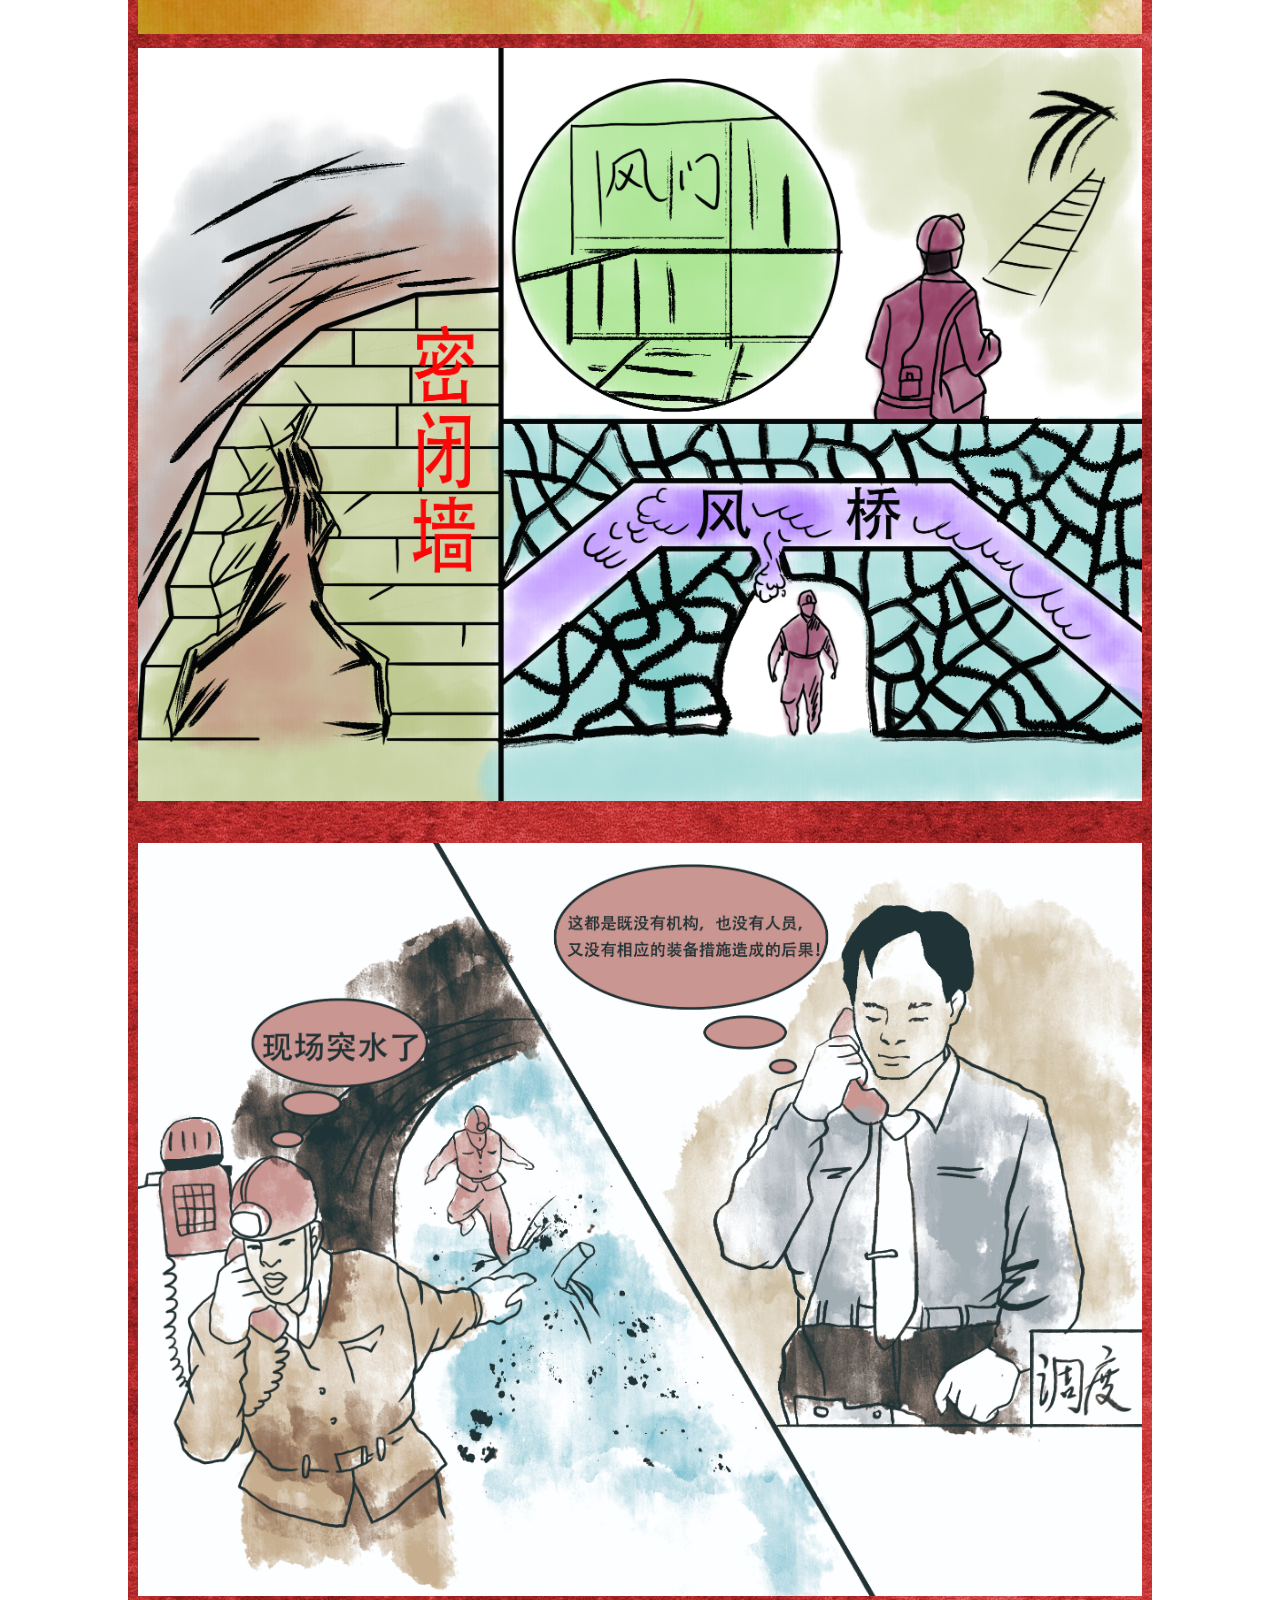
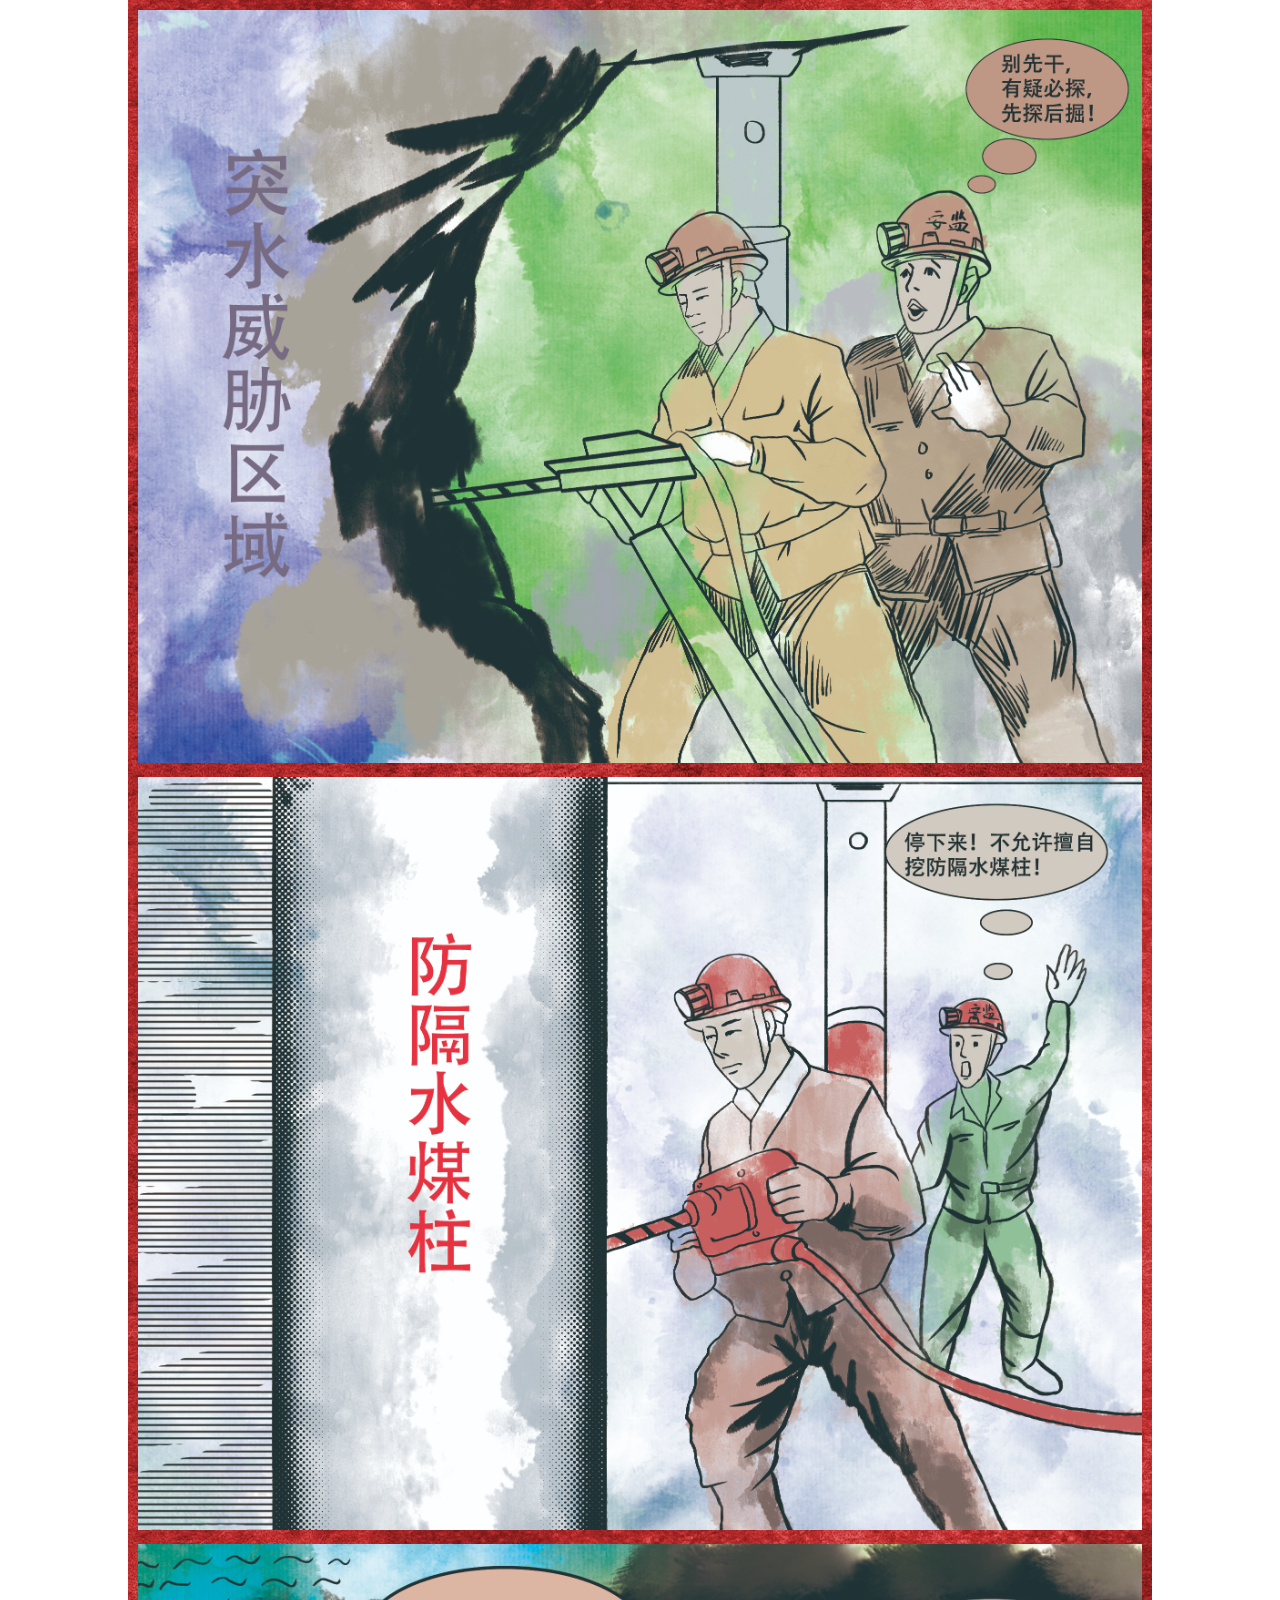
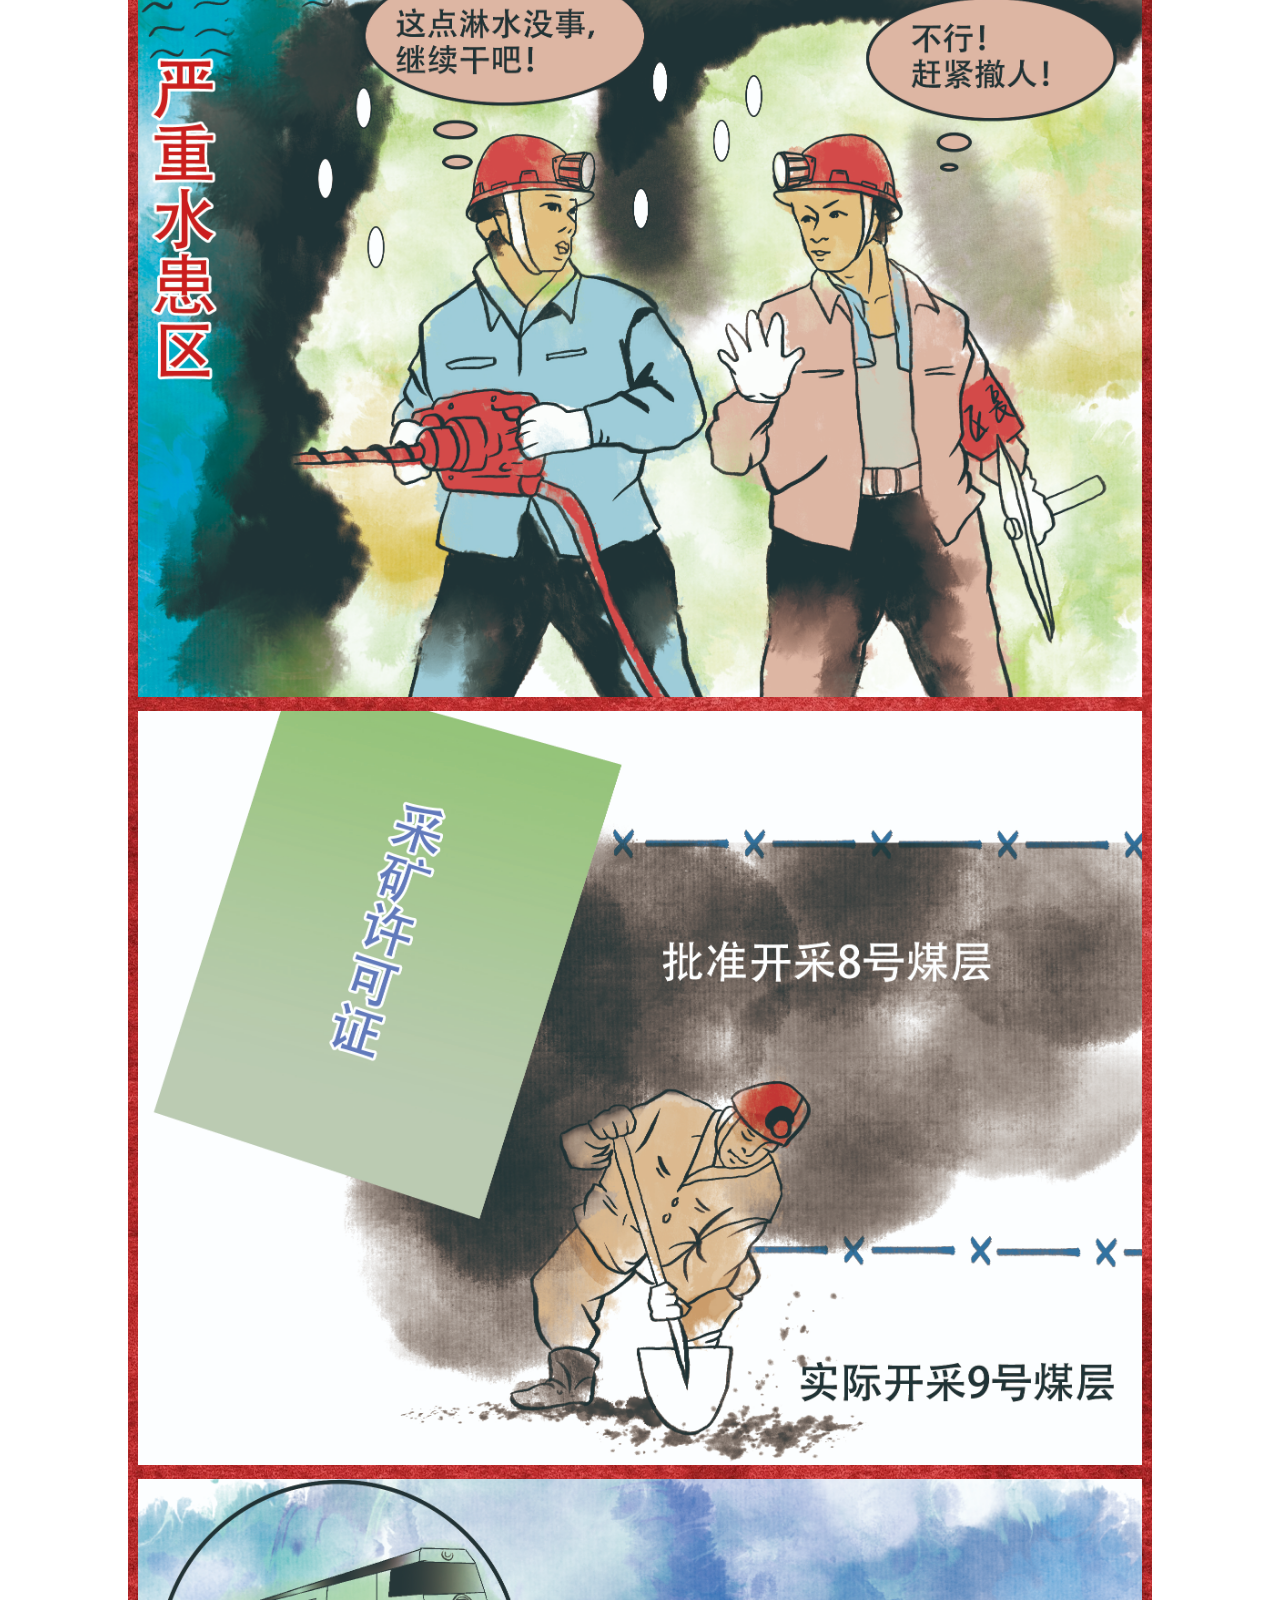
==== commit e10aa97e: "Update part0.html" ====
--- a/part0.html
+++ b/part0.html
@@ -8,7 +8,7 @@
 <body>
 <header>
     <p class="title1">晋能控股集团雁崖煤业公司</p>
-    <p class="title2">漫画展</p>
+    <p class="title2">雁崖煤业培训科漫画展</p>
 </header>
 <div class="F1">
     <p><a href="index.html">回首页</a></p>
@@ -175,4 +175,4 @@
     <p>雁崖煤业培训科</p>
 </footer>
 </body>
-</html>+</html>
--- a/css/part0.css
+++ b/css/part0.css
@@ -19,7 +19,7 @@
     font-size: 50px;
     font-family:'Microsoft YaHei';
     font-weight: bolder;
-    color: white;
+    color: gold;
 }
 .title2{
     height: 150px;
@@ -28,18 +28,21 @@
     font-size: 30px;
     font-family:'Microsoft YaHei';
     font-weight: bolder;
-    color: white;
+    color: gold;
 }
 .F1{
     width: 1024px;
     height: 200px;
+    background-image: url("../image/F1bg.jpg");
+    background-repeat: no-repeat;
+    background-position: center;
     /*background: slateblue;*/
 }
 .F1 p{
     height: 200px;
     text-align: center;
     line-height: 200px;
-    font-size: 30px;
+    font-size: 40px;
     font-family:'Microsoft YaHei';
     font-weight: bolder;
     color: white;
@@ -73,4 +76,4 @@
     font-family:'Microsoft YaHei';
     font-weight: bolder;
     color: white;
-}+}
